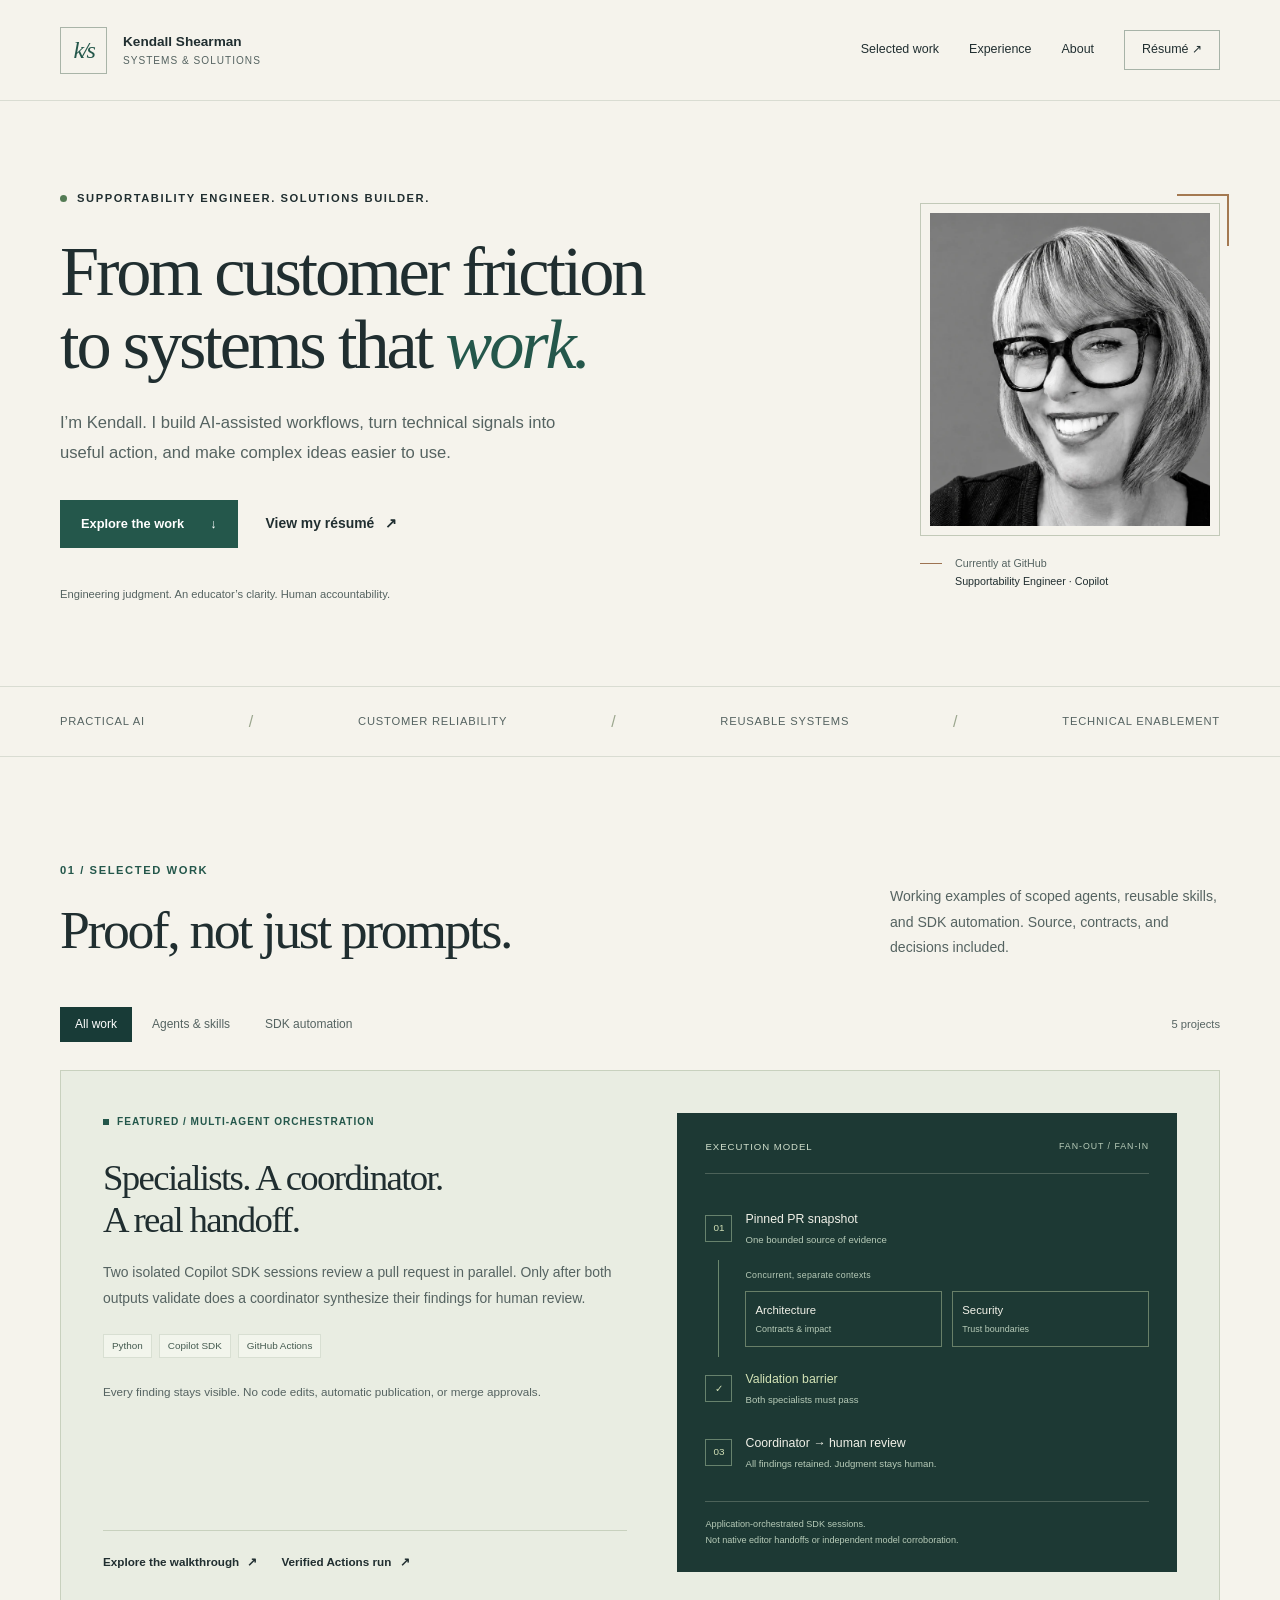
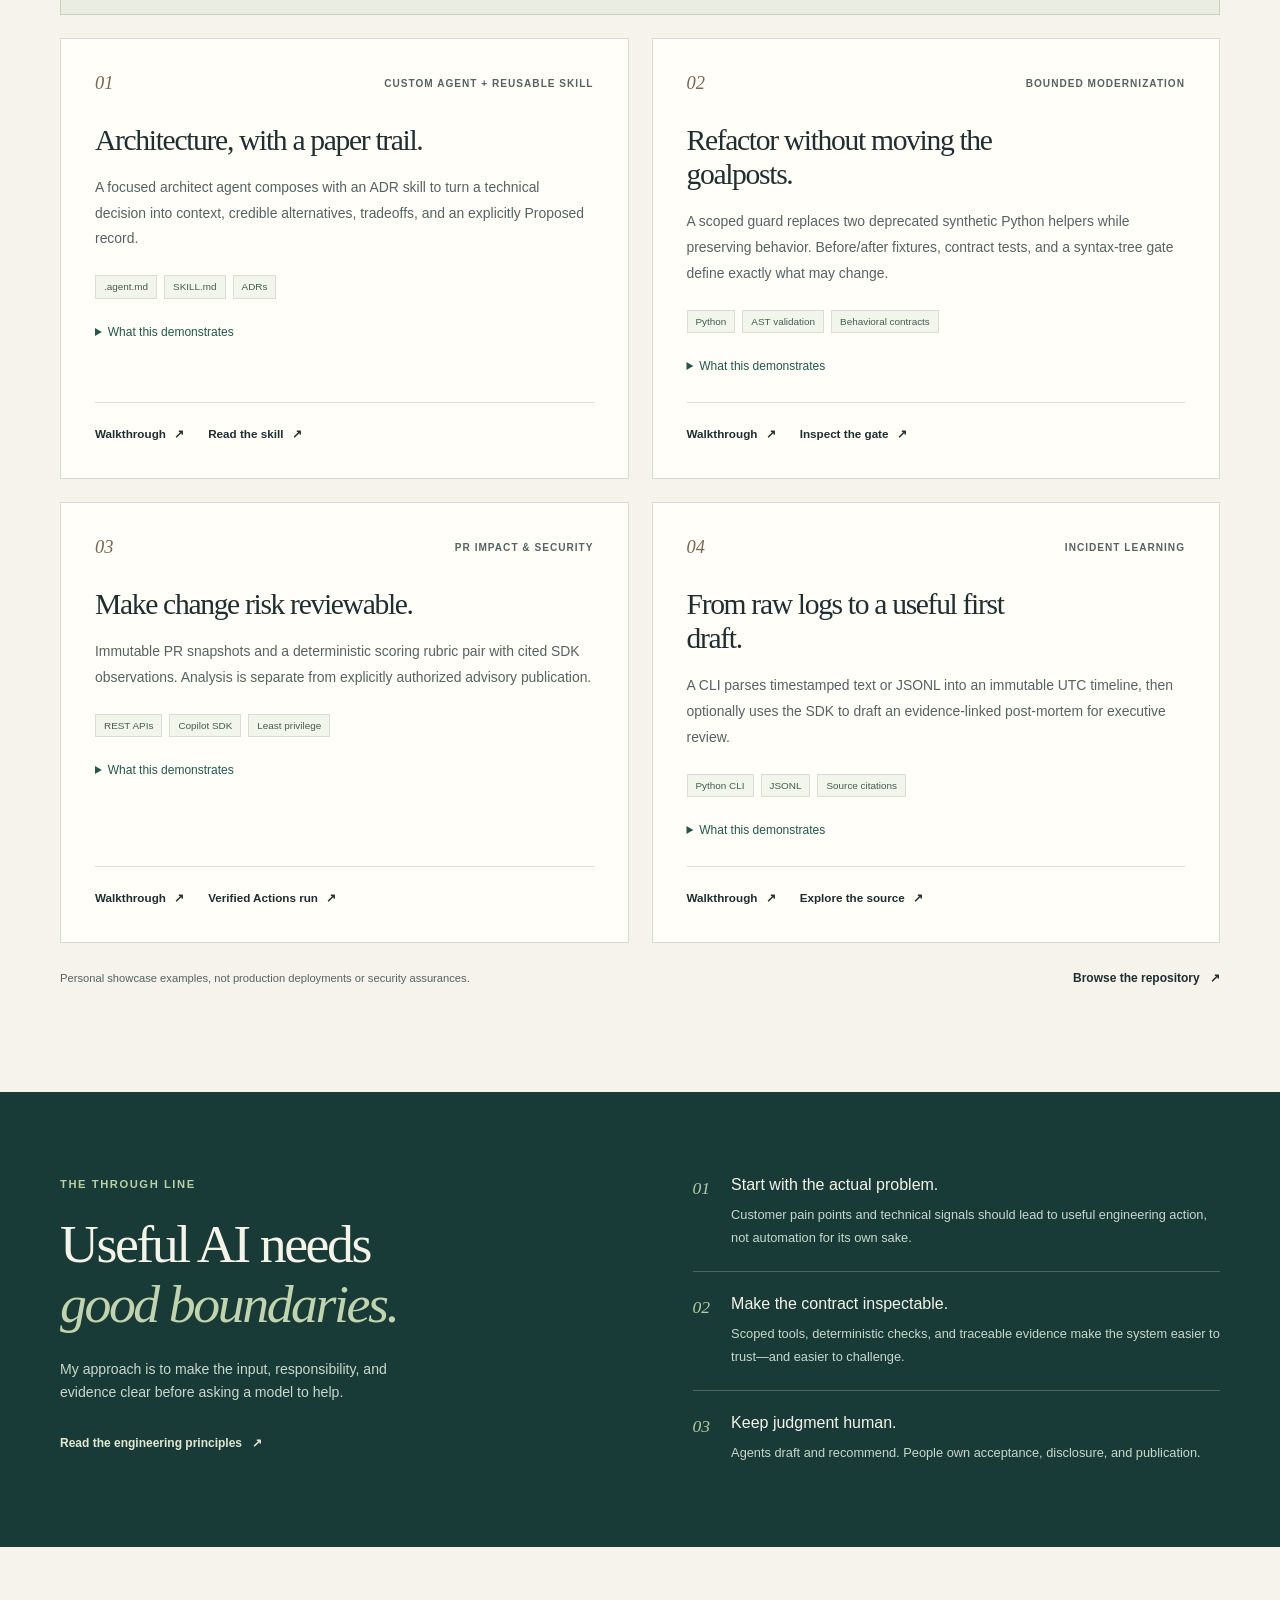
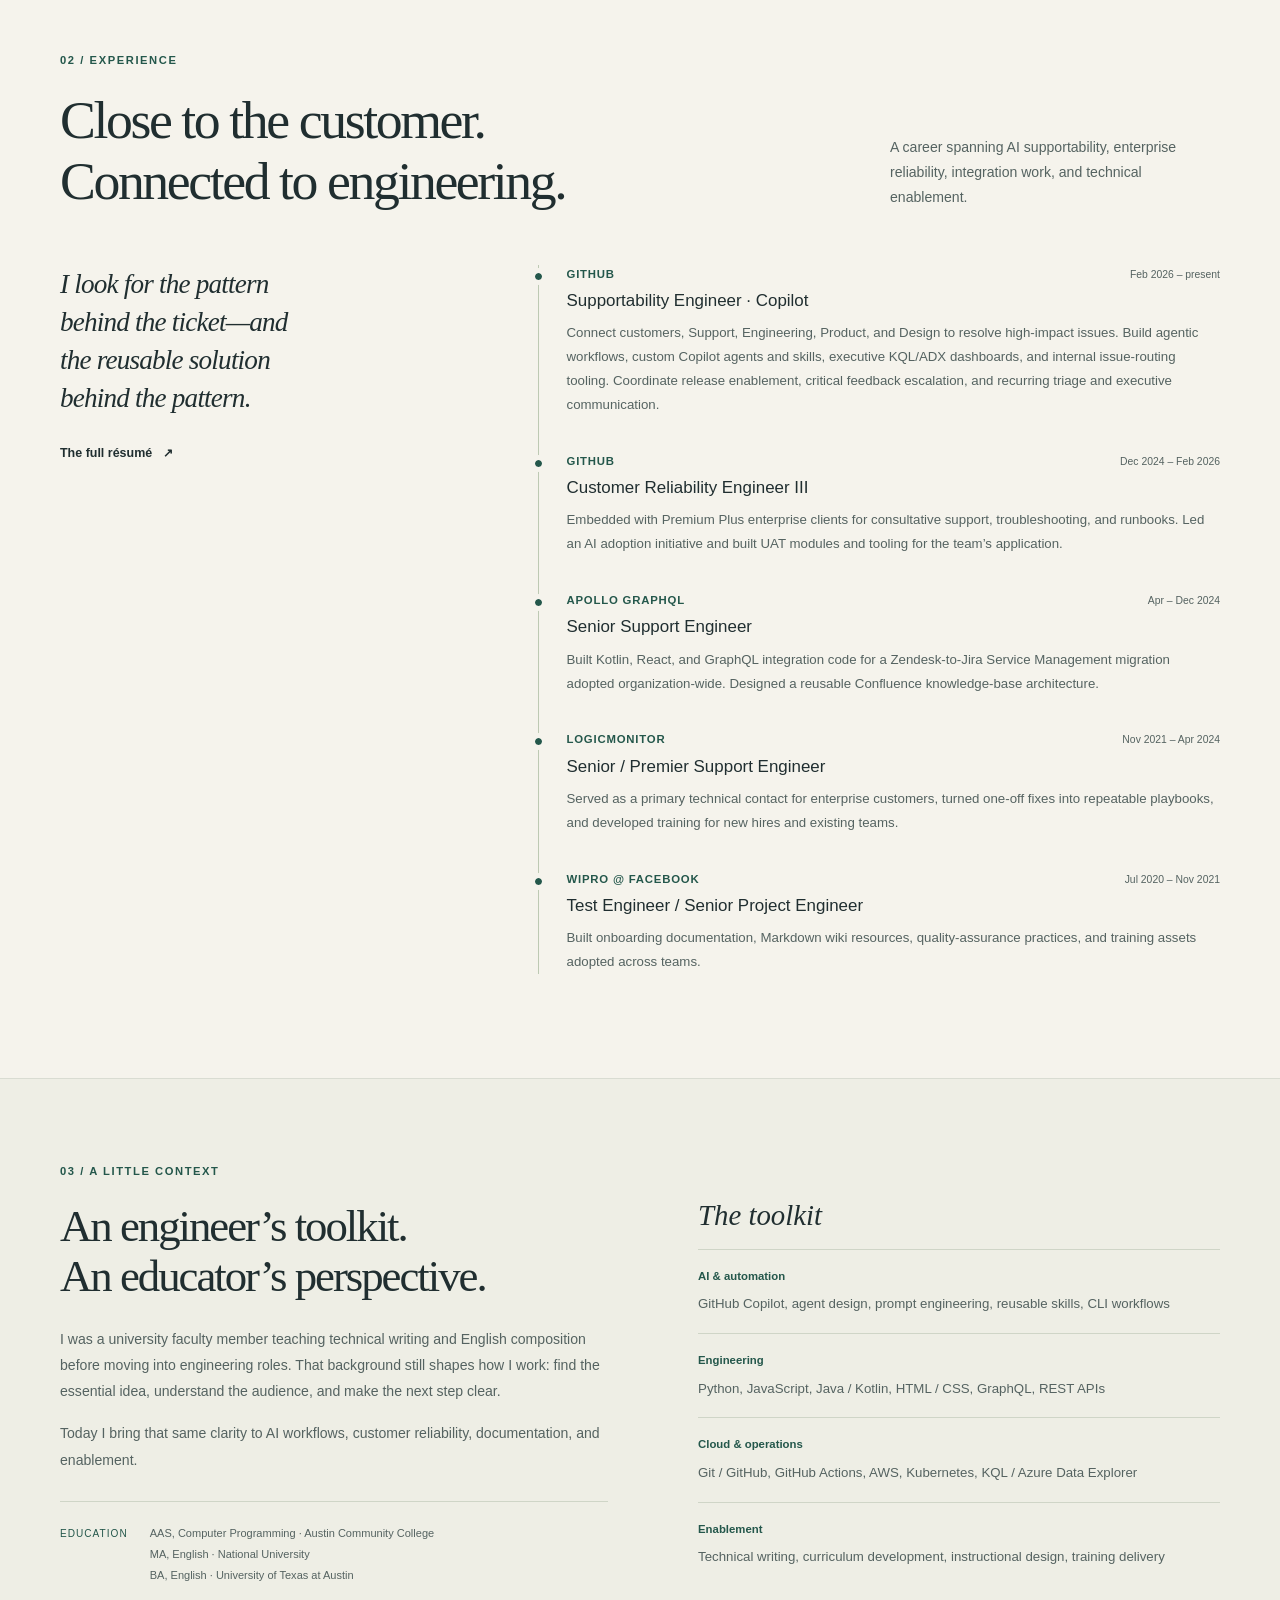
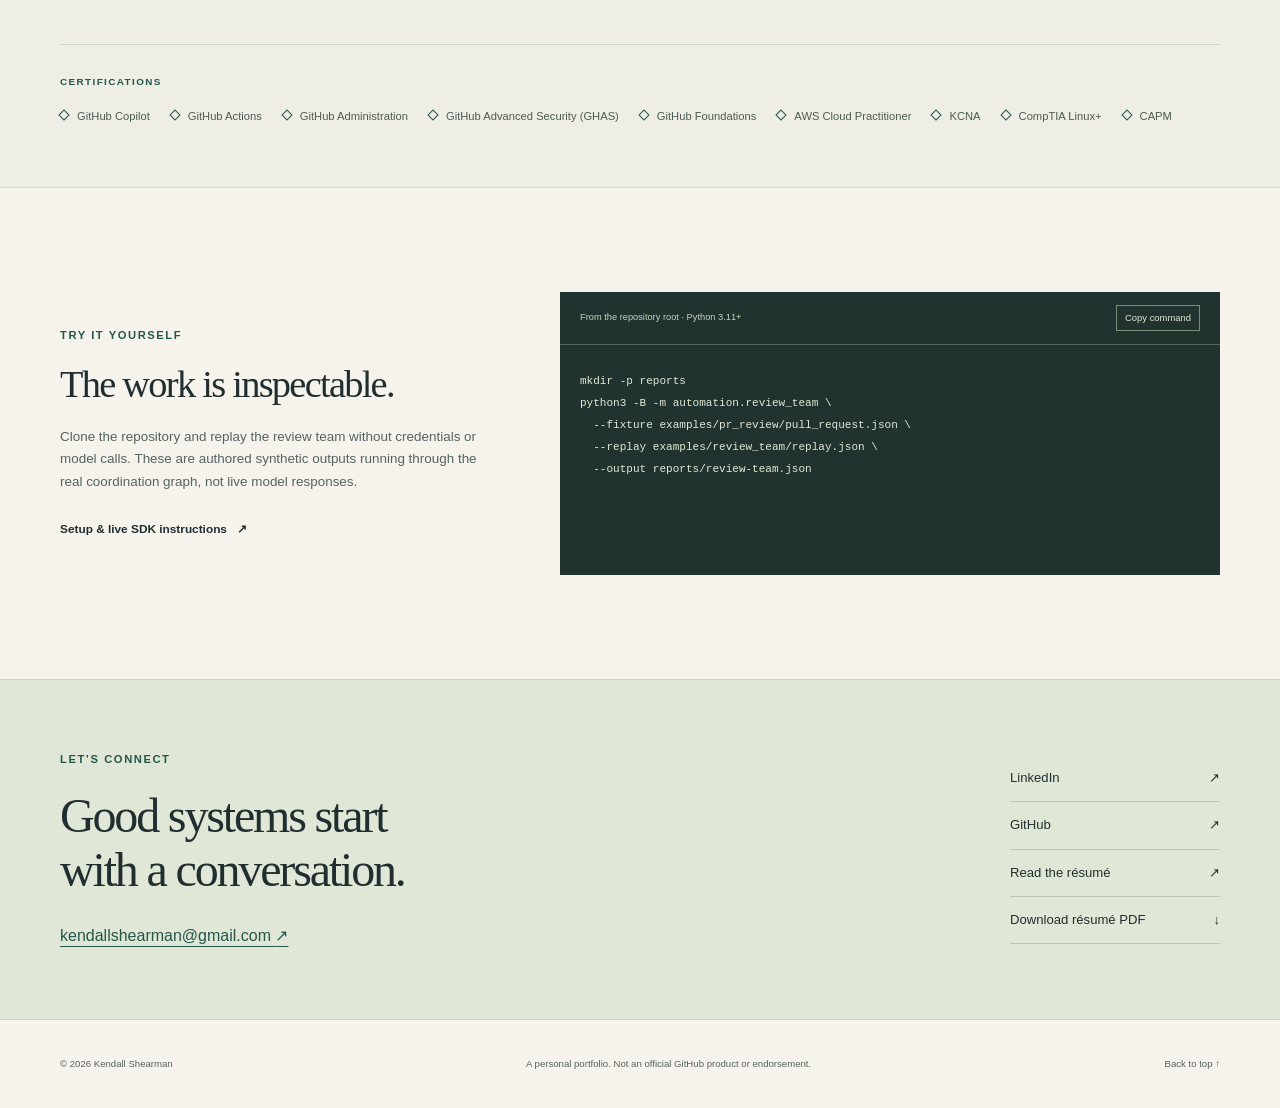
==== site/index.html @ efc38eb4 "Add professional GitHub Pages portfolio Showcase the working agents and SDK automations alongside ex" ====
<!doctype html>
<html lang="en">
<head>
  <meta charset="utf-8">
  <meta name="viewport" content="width=device-width, initial-scale=1">
  <meta name="theme-color" content="#f5f3ec">
  <meta name="description" content="Kendall Shearman builds practical AI workflows, reusable engineering solutions, and technical clarity. Explore working GitHub Copilot agents, skills, and SDK automations.">
  <meta property="og:title" content="Kendall Shearman — Systems &amp; Solutions">
  <meta property="og:description" content="From customer friction to systems that work. A portfolio of practical AI workflows and evidence-led engineering.">
  <meta property="og:type" content="website">
  <meta property="og:url" content="https://krshearman.github.io/systems-and-solutions/">
  <meta property="og:image" content="https://krshearman.github.io/systems-and-solutions/assets/kendall-shearman.webp">
  <meta property="og:image:alt" content="Kendall Shearman">
  <link rel="canonical" href="https://krshearman.github.io/systems-and-solutions/">
  <link rel="icon" href="assets/favicon.svg" type="image/svg+xml">
  <link rel="stylesheet" href="assets/styles.css">
  <script src="assets/site.js" defer></script>
  <title>Kendall Shearman — Systems &amp; Solutions</title>
</head>
<body>
  <a class="skip-link" href="#main">Skip to content</a>
  <header class="site-header">
    <div class="container header-inner">
      <a class="brand" href="./"><span class="monogram" aria-hidden="true">k/s</span><span>Kendall Shearman<span class="brand-subtitle">Systems &amp; solutions</span></span></a>
      <button class="nav-toggle" type="button" aria-expanded="false" aria-controls="site-nav" hidden>Menu <span aria-hidden="true">+</span></button>
      <nav id="site-nav" class="site-nav" aria-label="Main navigation">
        <a href="#work">Selected work</a>
        <a href="#experience">Experience</a>
        <a href="#about">About</a>
        <a class="nav-resume" href="resume/">Résumé <span aria-hidden="true">↗</span></a>
      </nav>
    </div>
  </header>

  <main id="main" tabindex="-1">
    <section class="hero container" aria-labelledby="hero-title">
      <div class="hero-copy">
        <p class="eyebrow"><span class="status-dot" aria-hidden="true"></span> Supportability engineer. Solutions builder.</p>
        <h1 id="hero-title">From customer friction<br>to systems that <em>work.</em></h1>
        <p class="hero-intro">I’m Kendall. I build AI-assisted workflows, turn technical signals into useful action, and make complex ideas easier to use.</p>
        <div class="hero-actions">
          <a class="button button-primary" href="#work">Explore the work <span aria-hidden="true">↓</span></a>
          <a class="text-link" href="resume/">View my résumé <span aria-hidden="true">↗</span></a>
        </div>
        <p class="hero-note">Engineering judgment. An educator’s clarity. Human accountability.</p>
      </div>
      <figure class="portrait">
        <div class="portrait-frame"><img src="assets/kendall-shearman.webp" width="800" height="803" fetchpriority="high" alt="Kendall Shearman smiling, wearing dark-framed glasses"></div>
        <figcaption><span class="portrait-caption-line" aria-hidden="true"></span><span>Currently at GitHub<br><strong>Supportability Engineer · Copilot</strong></span></figcaption>
      </figure>
    </section>

    <div class="expertise-strip">
      <div class="container expertise-inner"><span>Practical AI</span><span aria-hidden="true">/</span><span>Customer reliability</span><span aria-hidden="true">/</span><span>Reusable systems</span><span aria-hidden="true">/</span><span>Technical enablement</span></div>
    </div>

    <section id="work" class="section container" aria-labelledby="work-title">
      <div class="section-heading">
        <div><p class="eyebrow section-number">01 / Selected work</p><h2 id="work-title">Proof, not just prompts.</h2></div>
        <p>Working examples of scoped agents, reusable skills, and SDK automation. Source, contracts, and decisions included.</p>
      </div>
      <div class="work-toolbar">
        <div class="project-filters" role="group" aria-label="Filter projects" hidden>
          <button type="button" data-filter="all" aria-pressed="true">All work</button>
          <button type="button" data-filter="agents" aria-pressed="false">Agents &amp; skills</button>
          <button type="button" data-filter="automation" aria-pressed="false">SDK automation</button>
        </div>
        <p id="project-count" class="project-count" role="status" aria-live="polite" aria-atomic="true">5 projects</p>
      </div>

      <div class="project-grid">
        <article class="project project-featured" data-category="automation" aria-labelledby="team-title">
          <div class="featured-copy">
            <p class="project-type"><span class="tiny-square" aria-hidden="true"></span> Featured / Multi-agent orchestration</p>
            <h3 id="team-title">Specialists. A coordinator.<br>A real handoff.</h3>
            <p>Two isolated Copilot SDK sessions review a pull request in parallel. Only after both outputs validate does a coordinator synthesize their findings for human review.</p>
            <div class="tags"><span>Python</span><span>Copilot SDK</span><span>GitHub Actions</span></div>
            <p class="project-boundary">Every finding stays visible. No code edits, automatic publication, or merge approvals.</p>
            <div class="project-links">
              <a href="https://github.com/krshearman/systems-and-solutions/blob/main/docs/examples/review-team-walkthrough.md">Explore the walkthrough <span aria-hidden="true">↗</span></a>
              <a href="https://github.com/krshearman/systems-and-solutions/actions/runs/38822130409">Verified Actions run <span aria-hidden="true">↗</span></a>
            </div>
          </div>
          <div class="pipeline-panel">
            <p class="panel-label">Execution model <span>Fan-out / fan-in</span></p>
            <ol class="pipeline" aria-label="Review team execution sequence">
              <li class="pipeline-node"><span class="node-icon" aria-hidden="true">01</span><span>Pinned PR snapshot<small>One bounded source of evidence</small></span></li>
              <li class="pipeline-parallel"><span class="parallel-label">Concurrent, separate contexts</span><div><span class="role-node">Architecture<small>Contracts &amp; impact</small></span><span class="role-node">Security<small>Trust boundaries</small></span></div></li>
              <li class="pipeline-node pipeline-gate"><span class="node-icon" aria-hidden="true">✓</span><span>Validation barrier<small>Both specialists must pass</small></span></li>
              <li class="pipeline-node"><span class="node-icon" aria-hidden="true">03</span><span>Coordinator → human review<small>All findings retained. Judgment stays human.</small></span></li>
            </ol>
            <p class="pipeline-footnote">Application-orchestrated SDK sessions.<br>Not native editor handoffs or independent model corroboration.</p>
          </div>
        </article>

        <article class="project" data-category="agents" aria-labelledby="architect-title">
          <div class="project-topline"><span class="project-index">01</span><span class="project-type">Custom agent + reusable skill</span></div>
          <h3 id="architect-title">Architecture, with a paper trail.</h3>
          <p>A focused architect agent composes with an ADR skill to turn a technical decision into context, credible alternatives, tradeoffs, and an explicitly Proposed record.</p>
          <div class="tags"><span>.agent.md</span><span>SKILL.md</span><span>ADRs</span></div>
          <details><summary>What this demonstrates</summary><p>Load-on-demand instructions, reusable templates, evidence-backed reasoning, and clear approval boundaries. Native skill activation and manual fallback are documented separately by Copilot surface.</p></details>
          <div class="project-links"><a href="https://github.com/krshearman/systems-and-solutions/blob/main/docs/examples/architect-walkthrough.md">Walkthrough <span aria-hidden="true">↗</span></a><a href="https://github.com/krshearman/systems-and-solutions/blob/main/.github/skills/architectural-decision-record/SKILL.md">Read the skill <span aria-hidden="true">↗</span></a></div>
        </article>

        <article class="project" data-category="agents" aria-labelledby="refactor-title">
          <div class="project-topline"><span class="project-index">02</span><span class="project-type">Bounded modernization</span></div>
          <h3 id="refactor-title">Refactor without moving the goalposts.</h3>
          <p>A scoped guard replaces two deprecated synthetic Python helpers while preserving behavior. Before/after fixtures, contract tests, and a syntax-tree gate define exactly what may change.</p>
          <div class="tags"><span>Python</span><span>AST validation</span><span>Behavioral contracts</span></div>
          <details><summary>What this demonstrates</summary><p>Enterprise-style modernization boundaries made concrete: narrow write scope, explicit invariants, actual checks, and manual escalation when a decision exceeds the agent’s remit. This is a synthetic example, not a general migration engine.</p></details>
          <div class="project-links"><a href="https://github.com/krshearman/systems-and-solutions/blob/main/docs/examples/refactor-guard-walkthrough.md">Walkthrough <span aria-hidden="true">↗</span></a><a href="https://github.com/krshearman/systems-and-solutions/blob/main/tools/check_refactor_guard.py">Inspect the gate <span aria-hidden="true">↗</span></a></div>
        </article>

        <article class="project" data-category="automation" aria-labelledby="impact-title">
          <div class="project-topline"><span class="project-index">03</span><span class="project-type">PR impact &amp; security</span></div>
          <h3 id="impact-title">Make change risk reviewable.</h3>
          <p>Immutable PR snapshots and a deterministic scoring rubric pair with cited SDK observations. Analysis is separate from explicitly authorized advisory publication.</p>
          <div class="tags"><span>REST APIs</span><span>Copilot SDK</span><span>Least privilege</span></div>
          <details><summary>What this demonstrates</summary><p>Bounded evidence collection, guideline-linked findings, credential separation, and publication pinned to the reviewed commit. Scores are prioritization heuristics, not vulnerability probabilities. The tool posts COMMENT reviews, never approvals.</p></details>
          <div class="project-links"><a href="https://github.com/krshearman/systems-and-solutions/blob/main/docs/examples/pr-impact-walkthrough.md">Walkthrough <span aria-hidden="true">↗</span></a><a href="https://github.com/krshearman/systems-and-solutions/actions/runs/38802036685">Verified Actions run <span aria-hidden="true">↗</span></a></div>
        </article>

        <article class="project" data-category="automation" aria-labelledby="incident-title">
          <div class="project-topline"><span class="project-index">04</span><span class="project-type">Incident learning</span></div>
          <h3 id="incident-title">From raw logs to a useful first draft.</h3>
          <p>A CLI parses timestamped text or JSONL into an immutable UTC timeline, then optionally uses the SDK to draft an evidence-linked post-mortem for executive review.</p>
          <div class="tags"><span>Python CLI</span><span>JSONL</span><span>Source citations</span></div>
          <details><summary>What this demonstrates</summary><p>Deterministic parsing before model analysis, explicit upload consent, source-line citations, and a clear distinction between events, hypotheses, and proposed actions. Model failures never silently become successful offline reports.</p></details>
          <div class="project-links"><a href="https://github.com/krshearman/systems-and-solutions/blob/main/docs/examples/incident-postmortem-walkthrough.md">Walkthrough <span aria-hidden="true">↗</span></a><a href="https://github.com/krshearman/systems-and-solutions/tree/main/automation/incident_postmortem">Explore the source <span aria-hidden="true">↗</span></a></div>
        </article>
      </div>
      <div class="work-footer"><p>Personal showcase examples, not production deployments or security assurances.</p><a class="text-link" href="https://github.com/krshearman/systems-and-solutions">Browse the repository <span aria-hidden="true">↗</span></a></div>
    </section>

    <section class="approach-section" aria-labelledby="approach-title">
      <div class="container approach-grid">
        <div><p class="eyebrow section-number">The through line</p><h2 id="approach-title">Useful AI needs<br><em>good boundaries.</em></h2><p>My approach is to make the input, responsibility, and evidence clear before asking a model to help.</p><a class="text-link" href="https://github.com/krshearman/systems-and-solutions/blob/main/docs/engineering-guidelines.md">Read the engineering principles <span aria-hidden="true">↗</span></a></div>
        <ol class="principles">
          <li><span aria-hidden="true">01</span><div><h3>Start with the actual problem.</h3><p>Customer pain points and technical signals should lead to useful engineering action, not automation for its own sake.</p></div></li>
          <li><span aria-hidden="true">02</span><div><h3>Make the contract inspectable.</h3><p>Scoped tools, deterministic checks, and traceable evidence make the system easier to trust—and easier to challenge.</p></div></li>
          <li><span aria-hidden="true">03</span><div><h3>Keep judgment human.</h3><p>Agents draft and recommend. People own acceptance, disclosure, and publication.</p></div></li>
        </ol>
      </div>
    </section>

    <section id="experience" class="section container" aria-labelledby="experience-title">
      <div class="section-heading"><div><p class="eyebrow section-number">02 / Experience</p><h2 id="experience-title">Close to the customer.<br>Connected to engineering.</h2></div><p>A career spanning AI supportability, enterprise reliability, integration work, and technical enablement.</p></div>
      <div class="experience-layout">
        <div class="experience-intro"><p class="large-note">I look for the pattern behind the ticket—and the reusable solution behind the pattern.</p><a class="text-link" href="resume/">The full résumé <span aria-hidden="true">↗</span></a></div>
        <ol class="timeline">
          <li><div class="timeline-meta"><span class="company">GitHub</span><span class="date">Feb 2026 – present</span></div><h3>Supportability Engineer · Copilot</h3><p>Connect customers, Support, Engineering, Product, and Design to resolve high-impact issues. Build agentic workflows, custom Copilot agents and skills, executive KQL/ADX dashboards, and internal issue-routing tooling. Coordinate release enablement, critical feedback escalation, and recurring triage and executive communication.</p></li>
          <li><div class="timeline-meta"><span class="company">GitHub</span><span class="date">Dec 2024 – Feb 2026</span></div><h3>Customer Reliability Engineer III</h3><p>Embedded with Premium Plus enterprise clients for consultative support, troubleshooting, and runbooks. Led an AI adoption initiative and built UAT modules and tooling for the team’s application.</p></li>
          <li><div class="timeline-meta"><span class="company">Apollo GraphQL</span><span class="date">Apr – Dec 2024</span></div><h3>Senior Support Engineer</h3><p>Built Kotlin, React, and GraphQL integration code for a Zendesk-to-Jira Service Management migration adopted organization-wide. Designed a reusable Confluence knowledge-base architecture.</p></li>
          <li><div class="timeline-meta"><span class="company">LogicMonitor</span><span class="date">Nov 2021 – Apr 2024</span></div><h3>Senior / Premier Support Engineer</h3><p>Served as a primary technical contact for enterprise customers, turned one-off fixes into repeatable playbooks, and developed training for new hires and existing teams.</p></li>
          <li><div class="timeline-meta"><span class="company">Wipro @ Facebook</span><span class="date">Jul 2020 – Nov 2021</span></div><h3>Test Engineer / Senior Project Engineer</h3><p>Built onboarding documentation, Markdown wiki resources, quality-assurance practices, and training assets adopted across teams.</p></li>
        </ol>
      </div>
    </section>

    <section id="about" class="about-section" aria-labelledby="about-title">
      <div class="container about-grid">
        <div><p class="eyebrow section-number">03 / A little context</p><h2 id="about-title">An engineer’s toolkit.<br>An educator’s perspective.</h2><p>I was a university faculty member teaching technical writing and English composition before moving into engineering roles. That background still shapes how I work: find the essential idea, understand the audience, and make the next step clear.</p><p>Today I bring that same clarity to AI workflows, customer reliability, documentation, and enablement.</p><div class="education"><span>Education</span><p>AAS, Computer Programming · Austin Community College<br>MA, English · National University<br>BA, English · University of Texas at Austin</p></div></div>
        <div class="toolkit"><h3>The toolkit</h3><dl><div><dt>AI &amp; automation</dt><dd>GitHub Copilot, agent design, prompt engineering, reusable skills, CLI workflows</dd></div><div><dt>Engineering</dt><dd>Python, JavaScript, Java / Kotlin, HTML / CSS, GraphQL, REST APIs</dd></div><div><dt>Cloud &amp; operations</dt><dd>Git / GitHub, GitHub Actions, AWS, Kubernetes, KQL / Azure Data Explorer</dd></div><div><dt>Enablement</dt><dd>Technical writing, curriculum development, instructional design, training delivery</dd></div></dl></div>
      </div>
      <div class="container credentials"><p class="eyebrow">Certifications</p><ul aria-label="Professional certifications"><li>GitHub Copilot</li><li>GitHub Actions</li><li>GitHub Administration</li><li>GitHub Advanced Security (GHAS)</li><li>GitHub Foundations</li><li>AWS Cloud Practitioner</li><li>KCNA</li><li>CompTIA Linux+</li><li>CAPM</li></ul></div>
    </section>

    <section class="section container" aria-labelledby="try-title">
      <div class="try-panel"><div><p class="eyebrow">Try it yourself</p><h2 id="try-title">The work is inspectable.</h2><p>Clone the repository and replay the review team without credentials or model calls. These are authored synthetic outputs running through the real coordination graph, not live model responses.</p><a class="text-link" href="https://github.com/krshearman/systems-and-solutions/blob/main/docs/examples/review-team-walkthrough.md">Setup &amp; live SDK instructions <span aria-hidden="true">↗</span></a></div><div class="code-panel"><div class="code-toolbar"><span>From the repository root · Python 3.11+</span><button id="copy-command" type="button" hidden>Copy command</button></div><pre tabindex="0" aria-label="Offline review-team replay command"><code id="replay-command">mkdir -p reports
python3 -B -m automation.review_team \
  --fixture examples/pr_review/pull_request.json \
  --replay examples/review_team/replay.json \
  --output reports/review-team.json</code></pre><p id="copy-status" class="copy-status" role="status" aria-live="polite"></p></div></div>
    </section>

    <section id="contact" class="contact-section" aria-labelledby="contact-title"><div class="container contact-inner"><div><p class="eyebrow">Let’s connect</p><h2 id="contact-title">Good systems start<br>with a conversation.</h2><a class="contact-email" href="mailto:kendallshearman@gmail.com">kendallshearman@gmail.com <span aria-hidden="true">↗</span></a></div><div class="contact-links"><a href="https://www.linkedin.com/in/krshearman/">LinkedIn <span aria-hidden="true">↗</span></a><a href="https://github.com/krshearman">GitHub <span aria-hidden="true">↗</span></a><a href="resume/">Read the résumé <span aria-hidden="true">↗</span></a><a href="assets/kendall-shearman-resume.pdf" download>Download résumé PDF <span aria-hidden="true">↓</span></a></div></div></section>
  </main>

  <footer class="site-footer container"><p>© 2026 Kendall Shearman</p><p>A personal portfolio. Not an official GitHub product or endorsement.</p><a href="#main">Back to top <span aria-hidden="true">↑</span></a></footer>
</body>
</html>
---- site/assets/styles.css ----
@charset "UTF-8";

:root {
  color-scheme: light;
  --paper: #f5f3ec;
  --surface: #fffef9;
  --ink: #202e30;
  --muted: #556361;
  --green: #24574b;
  --deep: #183b37;
  --line: #d9dcd2;
  --soft: #e8ece2;
  --serif: Georgia, "Times New Roman", serif;
  --sans: -apple-system, BlinkMacSystemFont, "Segoe UI", sans-serif;
}

* { box-sizing: border-box; }
html { scroll-behavior: smooth; scroll-padding-top: 6rem; }
body { margin: 0; background: var(--paper); color: var(--ink); font: 1rem/1.7 var(--sans); -webkit-font-smoothing: antialiased; }
[hidden] { display: none !important; }
::selection { background: #d7e4cd; color: var(--deep); }
a { color: inherit; text-decoration-thickness: 1px; text-underline-offset: 5px; }
button { font: inherit; }
button, summary { cursor: pointer; }
a, button, summary { -webkit-tap-highlight-color: transparent; }
:focus-visible { outline: 3px solid #b85530; outline-offset: 5px; border-radius: 2px; }
img { display: block; max-width: 100%; height: auto; }
h1, h2, h3, p, figure { margin: 0; }
h1, h2, h3 { font-weight: 400; }
h1, h2, .project h3 { font-family: var(--serif); letter-spacing: -.045em; }
h2 { font-size: clamp(2.2rem, 4.2vw, 3.6rem); line-height: 1.12; }
h3 { line-height: 1.25; }
em { font-weight: 400; }
p + p { margin-top: 1rem; }
.container { width: min(1160px, calc(100% - 96px)); margin-inline: auto; }
.section { padding-block: 104px; }
.eyebrow { font-size: .7rem; font-weight: 650; text-transform: uppercase; letter-spacing: .14em; }
.section-number { margin-bottom: 20px; color: var(--green); }
.text-link { font-size: .87rem; font-weight: 600; text-decoration: none; }
.text-link:hover { text-decoration: underline; }
.text-link span { margin-left: 7px; }
.skip-link { position: absolute; top: -100px; left: 20px; z-index: 20; background: var(--deep); color: white; padding: 10px 20px; }
.skip-link:focus { top: 10px; }

.site-header { border-bottom: 1px solid var(--line); background: var(--paper); }
.header-inner { display: flex; justify-content: space-between; align-items: center; gap: 32px; min-height: 100px; }
.brand { display: inline-flex; gap: 16px; align-items: center; text-decoration: none; font-size: .85rem; font-weight: 600; line-height: 1.5; }
.monogram { display: grid; place-items: center; width: 47px; height: 47px; border: 1px solid #a9b4a8; color: var(--green); font: italic 1.5rem var(--serif); letter-spacing: -.09em; }
.brand-subtitle { display: block; color: var(--muted); font-size: .63rem; font-weight: 400; letter-spacing: .1em; text-transform: uppercase; }
.site-nav { display: flex; align-items: center; gap: 30px; font-size: .78rem; }
.site-nav a { text-decoration: none; }
.site-nav a:hover { color: var(--green); text-decoration: underline; }
.site-nav .nav-resume { padding: 8px 17px; border: 1px solid #a7b3a8; }
.nav-toggle { display: none; background: none; border: 1px solid var(--line); padding: 7px 12px; color: var(--ink); font-size: .8rem; }

.hero { display: grid; grid-template-columns: minmax(0, 1fr) 300px; gap: 66px; align-items: center; padding-block: 88px 82px; }
.hero .eyebrow { display: flex; align-items: center; gap: 10px; margin-bottom: 27px; }
.status-dot { width: 7px; height: 7px; border-radius: 50%; background: #537b54; flex: 0 0 auto; }
.hero h1 { font-size: clamp(3rem, 5.5vw, 4.9rem); line-height: 1.04; }
.hero h1 em { color: var(--green); }
.hero-intro { max-width: 535px; color: var(--muted); font-size: 1.04rem; line-height: 1.8; margin-top: 27px; }
.hero-actions { display: flex; align-items: center; gap: 28px; margin-top: 32px; }
.button { display: inline-flex; justify-content: center; align-items: center; gap: 26px; padding: 12px 20px; text-decoration: none; font-size: .8rem; font-weight: 600; border: 1px solid transparent; transition: background .15s ease; }
.button-primary { background: var(--green); color: white; }
.button-primary:hover { background: var(--deep); }
.hero-note { margin-top: 37px; color: var(--muted); font-size: .7rem; }
.portrait { align-self: center; }
.portrait-frame { padding: 9px; border: 1px solid #c2c9b8; position: relative; }
.portrait-frame::before { content: ""; position: absolute; width: 50px; height: 50px; top: -10px; right: -10px; border-top: 2px solid #a47951; border-right: 2px solid #a47951; pointer-events: none; }
.portrait img { width: 100%; aspect-ratio: 1 / 1.12; object-fit: cover; object-position: center; }
.portrait figcaption { display: flex; gap: 13px; margin-top: 18px; color: var(--muted); font-size: .67rem; line-height: 1.7; }
.portrait figcaption strong { font-weight: 500; color: var(--ink); }
.portrait-caption-line { width: 22px; height: 1px; margin-top: 9px; background: #9d7351; }
.expertise-strip { border-block: 1px solid var(--line); }
.expertise-inner { display: flex; align-items: center; justify-content: space-between; gap: 20px; min-height: 69px; color: var(--muted); font-size: .7rem; letter-spacing: .07em; text-transform: uppercase; }
.expertise-inner > [aria-hidden] { color: #9ba68e; font-size: 1rem; }

.section-heading { display: flex; align-items: flex-end; justify-content: space-between; gap: 48px; margin-bottom: 38px; }
.section-heading > p { max-width: 330px; color: var(--muted); font-size: .88rem; line-height: 1.8; }
.work-toolbar { display: flex; align-items: center; justify-content: space-between; min-height: 52px; margin-bottom: 20px; }
.project-filters { display: flex; flex-wrap: wrap; gap: 5px; }
.project-filters button { border: 1px solid transparent; background: transparent; color: var(--muted); padding: 6px 14px; font-size: .75rem; }
.project-filters button[aria-pressed="true"] { background: var(--deep); color: white; }
.project-filters button[aria-pressed="false"]:hover { border-color: #a9b4a8; color: var(--ink); }
.project-count { color: var(--muted); font-size: .7rem; white-space: nowrap; }
.project-grid { display: grid; grid-template-columns: repeat(2, minmax(0, 1fr)); gap: 23px; }
.project { display: flex; flex-direction: column; padding: 34px; background: var(--surface); border: 1px solid var(--line); }
.project-topline { display: flex; align-items: center; justify-content: space-between; gap: 20px; margin-bottom: 29px; }
.project-index { font: italic 1.15rem var(--serif); color: #7b654f; }
.project-type { font-size: .63rem; font-weight: 600; letter-spacing: .1em; text-transform: uppercase; color: var(--muted); }
.project h3 { font-size: 1.85rem; line-height: 1.16; margin-bottom: 18px; max-width: 370px; }
.project > p, .featured-copy > p:not(.project-type) { font-size: .87rem; color: var(--muted); line-height: 1.85; }
.tags { display: flex; gap: 7px; flex-wrap: wrap; margin-block: 23px; }
.tags span { padding: 3px 8px; border: 1px solid #d8dfd2; color: #465c51; background: #f2f5ec; font-size: .62rem; line-height: 1.6; }
.project details { margin-bottom: 25px; font-size: .75rem; color: var(--muted); }
.project summary { width: fit-content; font-weight: 500; color: var(--green); }
.project details p { padding-top: 12px; line-height: 1.85; }
.project-links { display: flex; flex-wrap: wrap; gap: 12px 24px; border-top: 1px solid var(--line); padding-top: 21px; margin-top: auto; font-size: .73rem; font-weight: 600; }
.project-links a { text-decoration: none; }
.project-links a:hover { text-decoration: underline; }
.project-links a span { margin-left: 5px; }
.project-featured { grid-column: 1 / -1; display: grid; grid-template-columns: 1.05fr 1fr; gap: 50px; padding: 42px; background: #e9ede2; border-color: #c8d1be; }
.project-featured .project-type { display: flex; align-items: center; gap: 8px; color: var(--green); margin-bottom: 26px; }
.tiny-square { display: inline-block; width: 6px; height: 6px; background: var(--green); }
.project-featured h3 { font-size: 2.3rem; max-width: none; }
.featured-copy { display: flex; flex-direction: column; }
.featured-copy .project-boundary { font-size: .73rem !important; margin: 0 0 25px; }
.project-featured .project-links { border-color: #c8d1be; }
.pipeline-panel { background: #1d3934; color: #f1f1e8; padding: 26px 28px 23px; align-self: center; }
.panel-label { display: flex; justify-content: space-between; gap: 15px; padding-bottom: 17px; border-bottom: 1px solid #4c6259; font-size: .6rem; text-transform: uppercase; letter-spacing: .1em; color: #d1dfcc; }
.panel-label span { font-size: .55rem; color: #b7cbb8; }
.pipeline { padding: 0; margin: 23px 0 17px; list-style: none; }
.pipeline-node { display: flex; align-items: center; gap: 13px; font-size: .77rem; padding-block: 12px; position: relative; }
.node-icon { width: 27px; height: 27px; display: grid; place-items: center; border: 1px solid #67826d; color: #d1dfb5; font-size: .62rem; flex: 0 0 auto; }
.pipeline-node small { display: block; margin-top: 2px; color: #b7cbb8; font-size: .6rem; }
.pipeline-parallel { border-left: 1px solid #6b876e; margin-left: 13px; padding: 8px 0 10px 26px; }
.parallel-label { display: block; margin-bottom: 8px; font-size: .55rem; letter-spacing: .03em; color: #b7cbb8; }
.pipeline-parallel > div { display: grid; grid-template-columns: 1fr 1fr; gap: 10px; }
.role-node { border: 1px solid #687f68; padding: 9px; font-size: .71rem; }
.role-node small { display: block; margin-top: 2px; color: #b7cbb8; font-size: .56rem; }
.pipeline-gate { color: #d3e3b6; }
.pipeline-footnote { border-top: 1px solid #4c6259; padding-top: 14px; color: #b7cbb8; font-size: .57rem; line-height: 1.8; }
.work-footer { display: flex; align-items: baseline; justify-content: space-between; gap: 25px; margin-top: 25px; }
.work-footer p { max-width: 510px; color: var(--muted); font-size: .7rem; }
.work-footer .text-link { white-space: nowrap; font-size: .75rem; }

.approach-section { background: var(--deep); color: #f6f3e8; padding-block: 83px; }
.approach-grid { display: grid; grid-template-columns: 1fr 1fr; gap: 105px; }
.approach-section .section-number { color: #b9d0a4; }
.approach-section h2 em { color: #c2d4ad; }
.approach-grid > div > p:not(.eyebrow) { max-width: 370px; font-size: .88rem; color: #cad7cc; margin: 23px 0; }
.approach-section .text-link { font-size: .75rem; color: #e2e8d2; }
.principles { list-style: none; margin: 0; padding: 0; }
.principles li { display: flex; gap: 21px; padding-block: 22px; border-top: 1px solid #50655a; }
.principles li:first-child { padding-top: 0; border-top: none; }
.principles li:last-child { padding-bottom: 0; }
.principles li > span { color: #b6cba2; font: italic 1.1rem var(--serif); padding-top: 3px; }
.principles h3 { font-size: 1rem; font-weight: 500; margin-bottom: 8px; }
.principles p { font-size: .8rem; color: #cad7cc; line-height: 1.8; }
.experience-layout { display: grid; grid-template-columns: .7fr 1.3fr; gap: 110px; margin-top: 54px; }
.large-note { font: italic 1.7rem/1.4 var(--serif); letter-spacing: -.03em; max-width: 260px; }
.experience-intro .text-link { display: inline-block; margin-top: 26px; font-size: .78rem; }
.timeline { list-style: none; margin: 0; padding: 0 0 0 28px; border-left: 1px solid #bdc9b3; }
.timeline li { position: relative; padding-bottom: 35px; }
.timeline li:last-child { padding-bottom: 0; }
.timeline li::before { content: ""; position: absolute; top: 8px; left: -32px; width: 7px; height: 7px; background: var(--green); border-radius: 50%; outline: 5px solid var(--paper); }
.timeline-meta { display: flex; flex-wrap: wrap; justify-content: space-between; align-items: baseline; gap: 6px 20px; margin-bottom: 6px; }
.company { font-size: .71rem; font-weight: 650; text-transform: uppercase; letter-spacing: .07em; color: var(--green); }
.date { color: var(--muted); font-size: .65rem; }
.timeline h3 { font-size: 1.06rem; font-weight: 500; margin-bottom: 10px; }
.timeline p { color: var(--muted); font-size: .83rem; line-height: 1.8; }
.about-section { border-block: 1px solid var(--line); background: #eeeee5; padding-block: 83px 61px; }
.about-grid { display: grid; grid-template-columns: 1.05fr 1fr; gap: 90px; }
.about-grid h2 { font-size: clamp(2rem, 3.5vw, 2.9rem); margin-bottom: 25px; }
.about-grid > div > p:not(.eyebrow) { color: var(--muted); font-size: .88rem; line-height: 1.85; }
.education { display: flex; gap: 22px; border-top: 1px solid #cfd5c7; padding-top: 21px; margin-top: 28px; }
.education > span { font-size: .63rem; text-transform: uppercase; letter-spacing: .1em; color: var(--green); padding-top: 2px; }
.education p { font-size: .69rem; color: var(--muted); line-height: 1.9; }
.toolkit { padding-top: 37px; }
.toolkit h3 { font: italic 1.8rem var(--serif); margin-bottom: 17px; }
.toolkit dl { margin: 0; }
.toolkit dl > div { border-top: 1px solid #cfd5c7; padding-block: 17px; }
.toolkit dt { font-size: .71rem; font-weight: 600; color: var(--green); }
.toolkit dd { margin: 6px 0 0; font-size: .83rem; color: var(--muted); line-height: 1.8; }
.credentials { margin-top: 58px; padding-top: 29px; border-top: 1px solid #cfd5c7; }
.credentials > .eyebrow { font-size: .62rem; color: var(--green); }
.credentials ul { display: flex; flex-wrap: wrap; list-style: none; padding: 0; margin: 16px 0 0; gap: 10px 21px; }
.credentials li { font-size: .7rem; color: #4c5c50; }
.credentials li::before { content: ""; display: inline-block; width: 6px; height: 6px; border: 1px solid var(--green); transform: rotate(45deg); margin-right: 9px; vertical-align: 1px; }
.try-panel { display: grid; grid-template-columns: .8fr 1.2fr; gap: 60px; align-items: center; }
.try-panel .eyebrow { color: var(--green); margin-bottom: 18px; }
.try-panel h2 { font-size: 2.4rem; }
.try-panel > div > p:not(.eyebrow) { margin: 20px 0; font-size: .84rem; color: var(--muted); }
.try-panel .text-link { font-size: .74rem; }
.code-panel { min-width: 0; background: #20332e; color: #e1e9d7; }
.code-toolbar { display: flex; justify-content: space-between; align-items: center; gap: 15px; padding: 13px 20px; border-bottom: 1px solid #53675b; font-size: .58rem; color: #c5d3bd; }
.code-toolbar button { background: transparent; color: #e1e9d7; border: 1px solid #779075; padding: 4px 8px; font-size: .59rem; white-space: nowrap; }
pre { margin: 0; padding: 25px 20px; overflow-x: auto; font: .69rem/2 ui-monospace, SFMono-Regular, Consolas, monospace; }
.copy-status { min-height: 30px; padding: 0 20px 8px; font-size: .65rem; color: #d7e3c6; margin: 0; }
.contact-section { border-block: 1px solid #cbd4be; background: #e1e7d6; padding-block: 70px; }
.contact-inner { display: flex; justify-content: space-between; gap: 60px; }
.contact-section .eyebrow { color: var(--green); margin-bottom: 20px; }
.contact-section h2 { font-size: 3rem; }
.contact-email { display: inline-block; color: var(--green); font-size: 1rem; margin-top: 25px; overflow-wrap: anywhere; }
.contact-links { min-width: 210px; display: flex; flex-direction: column; justify-content: center; gap: 0; font-size: .82rem; }
.contact-links a { display: flex; justify-content: space-between; gap: 30px; padding-block: 12px; border-bottom: 1px solid #bcc9b0; text-decoration: none; }
.contact-links a:hover { color: var(--green); text-decoration: underline; }
.site-footer { display: flex; align-items: center; justify-content: space-between; gap: 25px; min-height: 88px; font-size: .6rem; color: var(--muted); }
.site-footer p + p { margin: 0; }
.site-footer a { white-space: nowrap; text-decoration: none; }

.resume-page { background: #eeeee6; }
.resume-toolbar { display: flex; flex-wrap: wrap; justify-content: space-between; gap: 15px; padding-block: 24px; font-size: .8rem; max-width: 950px; }
.resume-sheet { max-width: 950px; margin: 0 auto 50px; padding: 55px 65px; background: white; border: 1px solid var(--line); color: #24312f; }
.resume-sheet h1 { font-size: 2.9rem; line-height: 1.1; }
.resume-title { color: var(--green); font-size: .9rem; margin: 12px 0; }
.resume-contact { display: flex; flex-wrap: wrap; gap: 4px 20px; font-size: .72rem; }
.resume-sheet h2 { font: 650 .78rem var(--sans); color: var(--green); letter-spacing: .07em; text-transform: uppercase; padding-bottom: 7px; border-bottom: 1px solid #b6c4b4; margin: 28px 0 15px; }
.resume-sheet h3 { font-size: .91rem; font-weight: 600; margin-bottom: 4px; }
.resume-sheet p, .resume-sheet ul, .resume-sheet dl { font-size: .8rem; line-height: 1.7; }
.resume-sheet ul { padding-left: 18px; margin: 7px 0 16px; }
.resume-sheet li { padding-left: 3px; margin-block: 3px; }
.resume-role-meta { color: #5b6a62; font-size: .72rem !important; }
.resume-sheet dl { margin: 0; }
.resume-sheet dt { display: inline; font-weight: 600; }
.resume-sheet dd { display: inline; margin: 0; }
.resume-sheet dl > div { margin-bottom: 6px; }
.resume-sheet .resume-credentials { line-height: 1.9; }
.resume-note { margin-top: 22px; padding-top: 15px; border-top: 1px solid var(--line); color: #5b6a62; font-size: .68rem !important; }

@media (min-width: 1500px) { .hero { padding-block: 105px; } }
@media (max-width: 1050px) {
  .container { width: calc(100% - 64px); }
  .hero { grid-template-columns: minmax(0, 1fr) 250px; gap: 38px; }
  .hero h1 { font-size: 3.7rem; }
  .hero .eyebrow { font-size: .6rem; }
  .project-featured { gap: 30px; padding: 30px; }
  .project-featured h3 { font-size: 2rem; }
  .pipeline-panel { padding: 23px 20px; }
  .approach-grid, .experience-layout, .about-grid { gap: 55px; }
  .try-panel { gap: 35px; grid-template-columns: .8fr 1.2fr; }
  .site-nav { gap: 22px; }
}
@media (max-width: 760px) {
  .container { width: calc(100% - 40px); }
  .header-inner { min-height: 84px; flex-wrap: wrap; gap: 15px; padding-block: 17px; }
  .brand { gap: 10px; font-size: .8rem; }
  .monogram { width: 40px; height: 40px; }
  .nav-toggle { display: inline-flex; gap: 20px; align-items: center; }
  .site-nav { width: 100%; flex-wrap: wrap; gap: 16px 22px; padding: 10px 0 5px; }
  .js .site-nav[data-open="false"] { display: none; }
  .hero { grid-template-columns: minmax(0, 1fr) 200px; gap: 28px; padding-block: 58px; }
  .hero h1 { font-size: 2.7rem; }
  .hero-intro { font-size: .91rem; line-height: 1.8; margin-top: 20px; }
  .hero .eyebrow { font-size: .55rem; letter-spacing: .07em; margin-bottom: 20px; }
  .hero-actions { gap: 20px; flex-wrap: wrap; margin-top: 23px; }
  .hero-note { font-size: .62rem; margin-top: 25px; }
  .hero-actions .text-link, .button { font-size: .73rem; }
  .expertise-inner { font-size: .58rem; letter-spacing: .03em; gap: 10px; }
  .section { padding-block: 65px; }
  .section-heading { align-items: flex-start; gap: 22px; flex-direction: column; margin-bottom: 24px; }
  .section-heading > p { max-width: 480px; }
  .project { padding: 25px; }
  .project h3 { font-size: 1.65rem; }
  .project-topline { align-items: flex-start; margin-bottom: 22px; gap: 10px; }
  .project-type { font-size: .56rem; }
  .project-featured { grid-template-columns: 1fr; gap: 30px; padding: 28px; }
  .project-featured h3 { font-size: 2.15rem; }
  .pipeline-panel { max-width: 470px; width: 100%; }
  .work-footer { flex-direction: column; gap: 12px; }
  .approach-section, .about-section { padding-block: 62px; }
  .approach-grid, .experience-layout, .about-grid, .try-panel { grid-template-columns: 1fr; gap: 39px; }
  .approach-grid > div > p:not(.eyebrow) { max-width: 550px; }
  .principles { max-width: 580px; }
  .experience-layout { margin-top: 30px; }
  .large-note { font-size: 1.4rem; max-width: 430px; }
  .experience-intro .text-link { margin-top: 14px; }
  .toolkit { padding-top: 0; }
  .credentials { margin-top: 33px; }
  .contact-section h2 { font-size: 2.4rem; }
  .contact-inner { gap: 38px; }
  .contact-links { min-width: 175px; font-size: .74rem; }
  .contact-email { font-size: .8rem; }
  .site-footer { flex-wrap: wrap; gap: 10px 25px; padding-block: 23px; font-size: .57rem; }
  .resume-sheet { margin-inline: 20px; padding: 35px; }
}
@media (max-width: 520px) {
  .hero { grid-template-columns: 1fr; gap: 38px; padding-block: 46px; }
  .hero h1 { font-size: clamp(2.7rem, 10.3vw, 3.4rem); }
  .hero-intro { max-width: 400px; }
  .hero .eyebrow { font-size: .58rem; }
  .hero-note { margin-top: 22px; }
  .portrait { max-width: 270px; width: 75%; margin-inline: auto; }
  .portrait img { aspect-ratio: 1 / 1; }
  .expertise-inner { flex-wrap: wrap; justify-content: center; gap: 4px 12px; padding-block: 16px; min-height: auto; }
  .expertise-inner > [aria-hidden] { font-size: .7rem; }
  .expertise-inner > [aria-hidden]:nth-child(4) { display: none; }
  .section-heading h2 { font-size: 2.2rem; }
  .work-toolbar { gap: 13px; align-items: flex-start; }
  .project-filters { gap: 3px; }
  .project-filters button { padding: 7px 9px; font-size: .65rem; }
  .project-count { font-size: .6rem; padding-top: 8px; }
  .project-grid { grid-template-columns: 1fr; gap: 18px; }
  .project-featured { padding: 24px; }
  .project-featured h3 { font-size: 2rem; }
  .project-featured .project-type { font-size: .55rem; letter-spacing: .06em; }
  .project-links { gap: 12px 20px; font-size: .7rem; }
  .pipeline-panel { padding: 21px 16px; }
  .role-node { padding: 8px; font-size: .65rem; }
  .pipeline-parallel { padding-left: 20px; }
  .panel-label { font-size: .56rem; }
  .panel-label span { font-size: .49rem; }
  .contact-inner { flex-direction: column; gap: 29px; }
  .contact-links { width: 100%; }
  .contact-email { font-size: .88rem; }
  .try-panel h2 { font-size: 2.1rem; }
  .code-toolbar { padding-inline: 14px; gap: 12px; font-size: .53rem; }
  .code-toolbar > span { max-width: 155px; }
  .code-toolbar button { font-size: .55rem; }
  pre { padding-inline: 14px; font-size: .65rem; }
  .education { flex-direction: column; gap: 7px; }
  .resume-sheet { padding: 27px 22px; }
  .resume-sheet h1 { font-size: 2.1rem; }
  .resume-toolbar { font-size: .7rem; }
}
@media (prefers-reduced-motion: reduce) {
  html { scroll-behavior: auto; }
  *, *::before, *::after { transition: none !important; }
}
@page { size: Letter; margin: .55in; }
@media print {
  .resume-page { background: white; }
  .resume-page .skip-link, .resume-toolbar { display: none; }
  .resume-sheet { max-width: none; border: 0; padding: 0; margin: 0; }
  .resume-sheet h1 { font-size: 23pt; }
  .resume-title { font-size: 9.5pt; margin: 7pt 0; }
  .resume-contact { font-size: 8pt; gap: 3pt 14pt; }
  .resume-sheet h2 { font-size: 9pt; margin: 14pt 0 7pt; padding-bottom: 4pt; break-after: avoid; }
  .resume-sheet h3 { font-size: 9.5pt; break-after: avoid; }
  .resume-sheet p, .resume-sheet ul, .resume-sheet dl { font-size: 9pt; line-height: 1.4; }
  .resume-sheet ul { margin: 5pt 0 9pt; padding-left: 13pt; }
  .resume-sheet li { margin-block: 2pt; }
  .resume-role-meta { font-size: 8pt !important; break-after: avoid; }
  .resume-sheet dl > div { margin-bottom: 4pt; }
  .resume-sheet .resume-note { font-size: 8pt !important; margin-top: 10pt; padding-top: 7pt; }
  .resume-sheet a { color: inherit; text-decoration: none; }
}
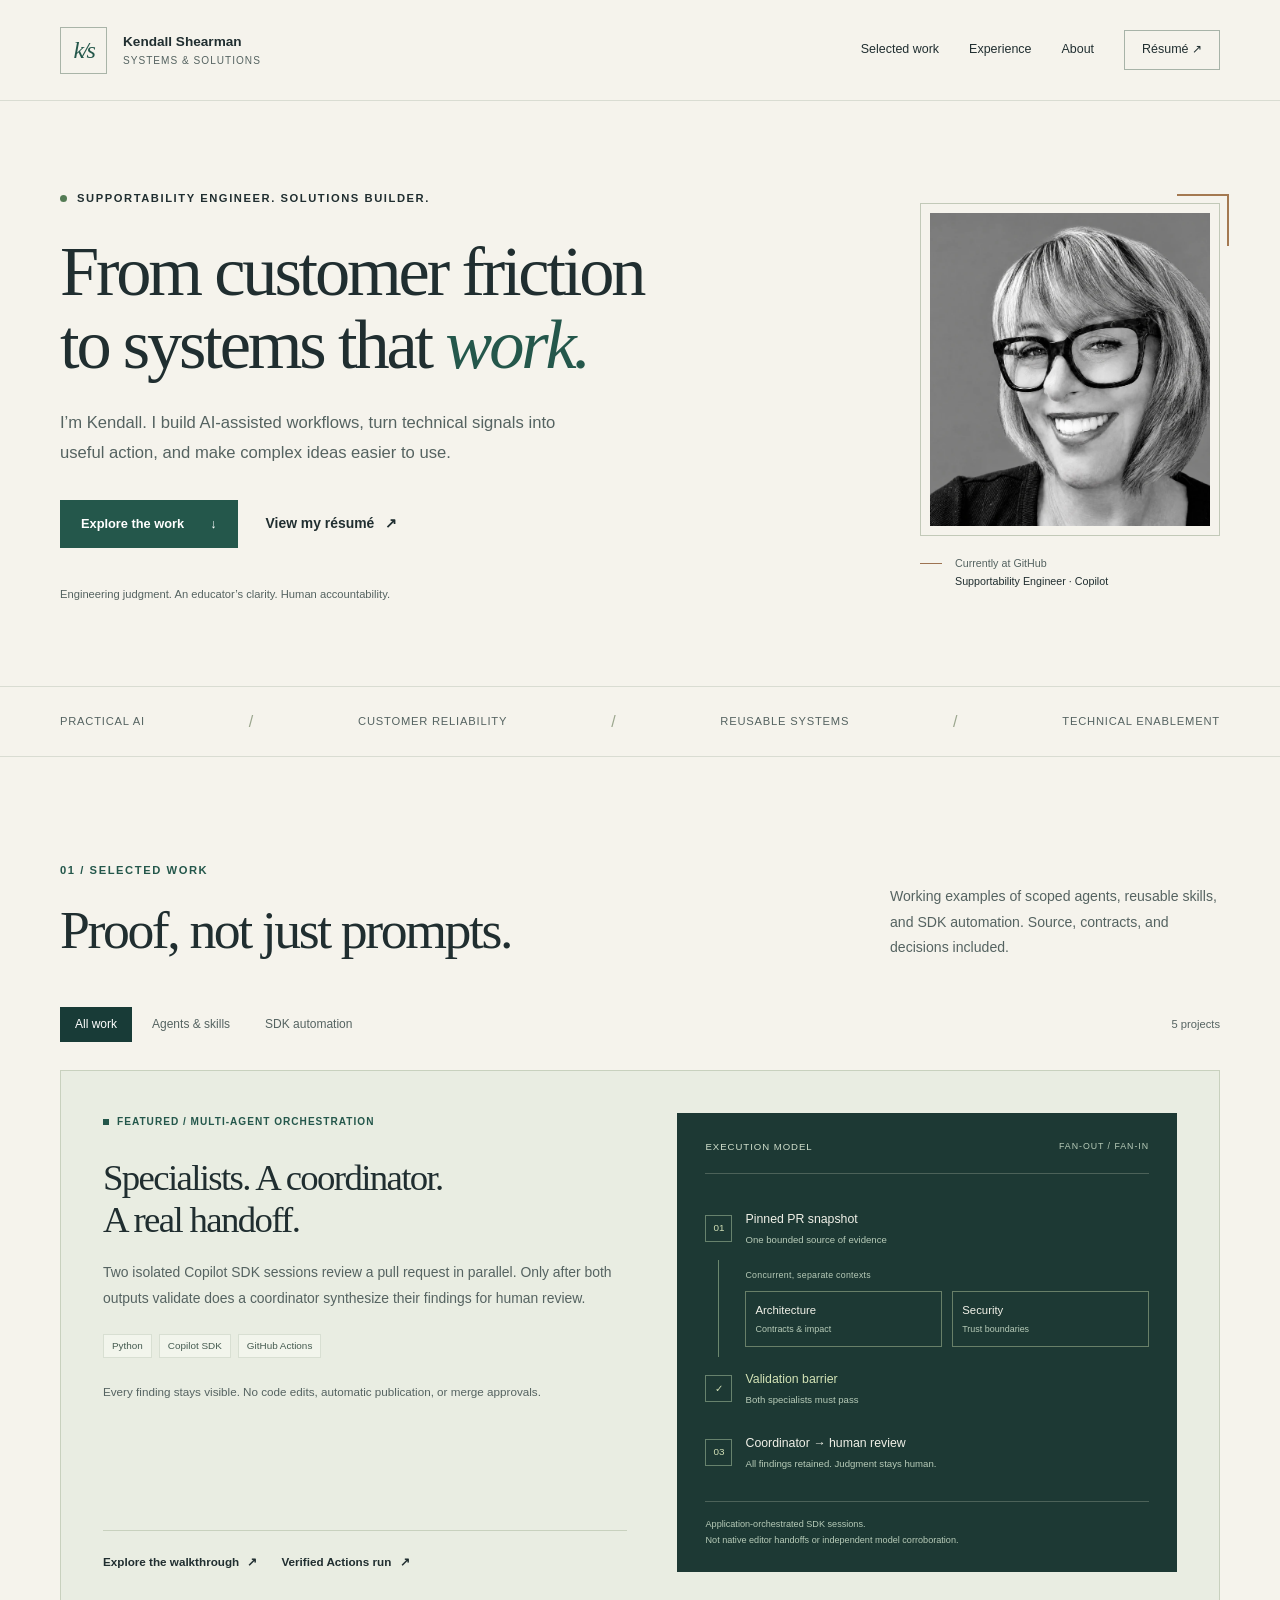
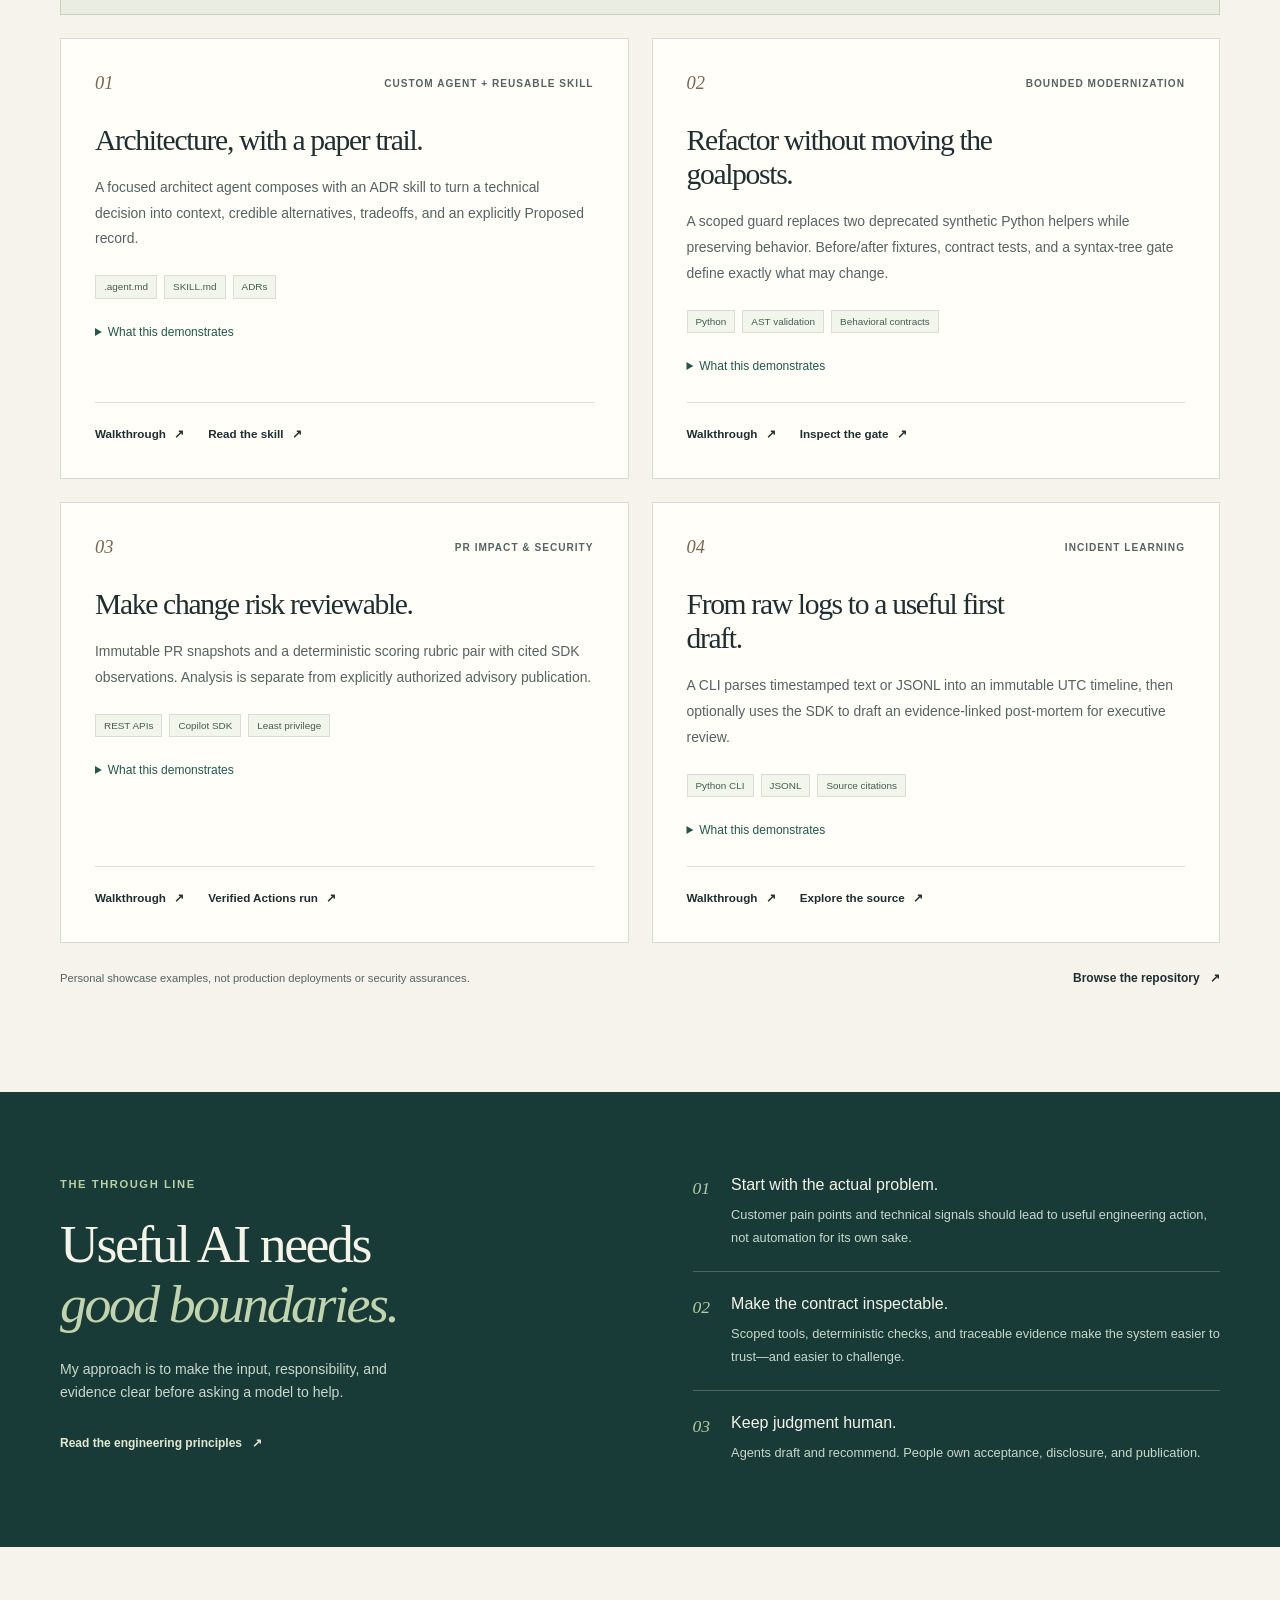
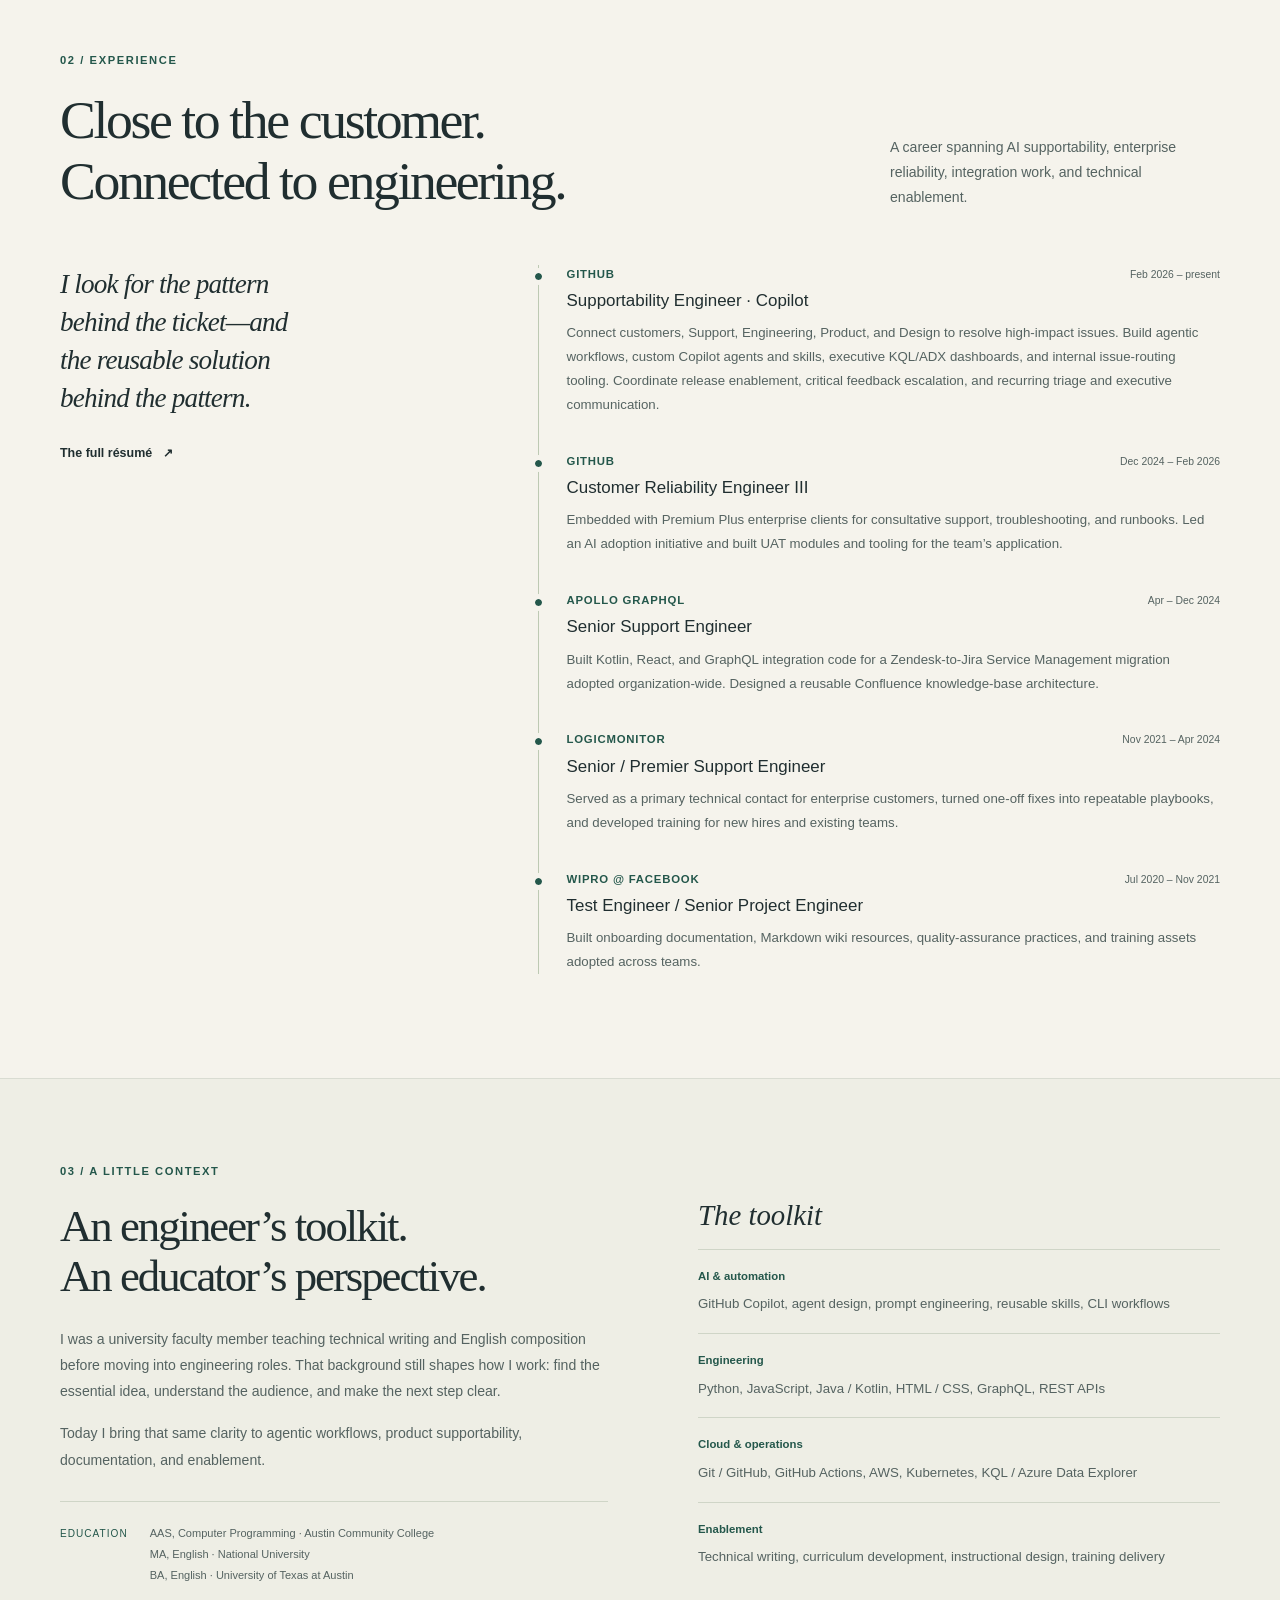
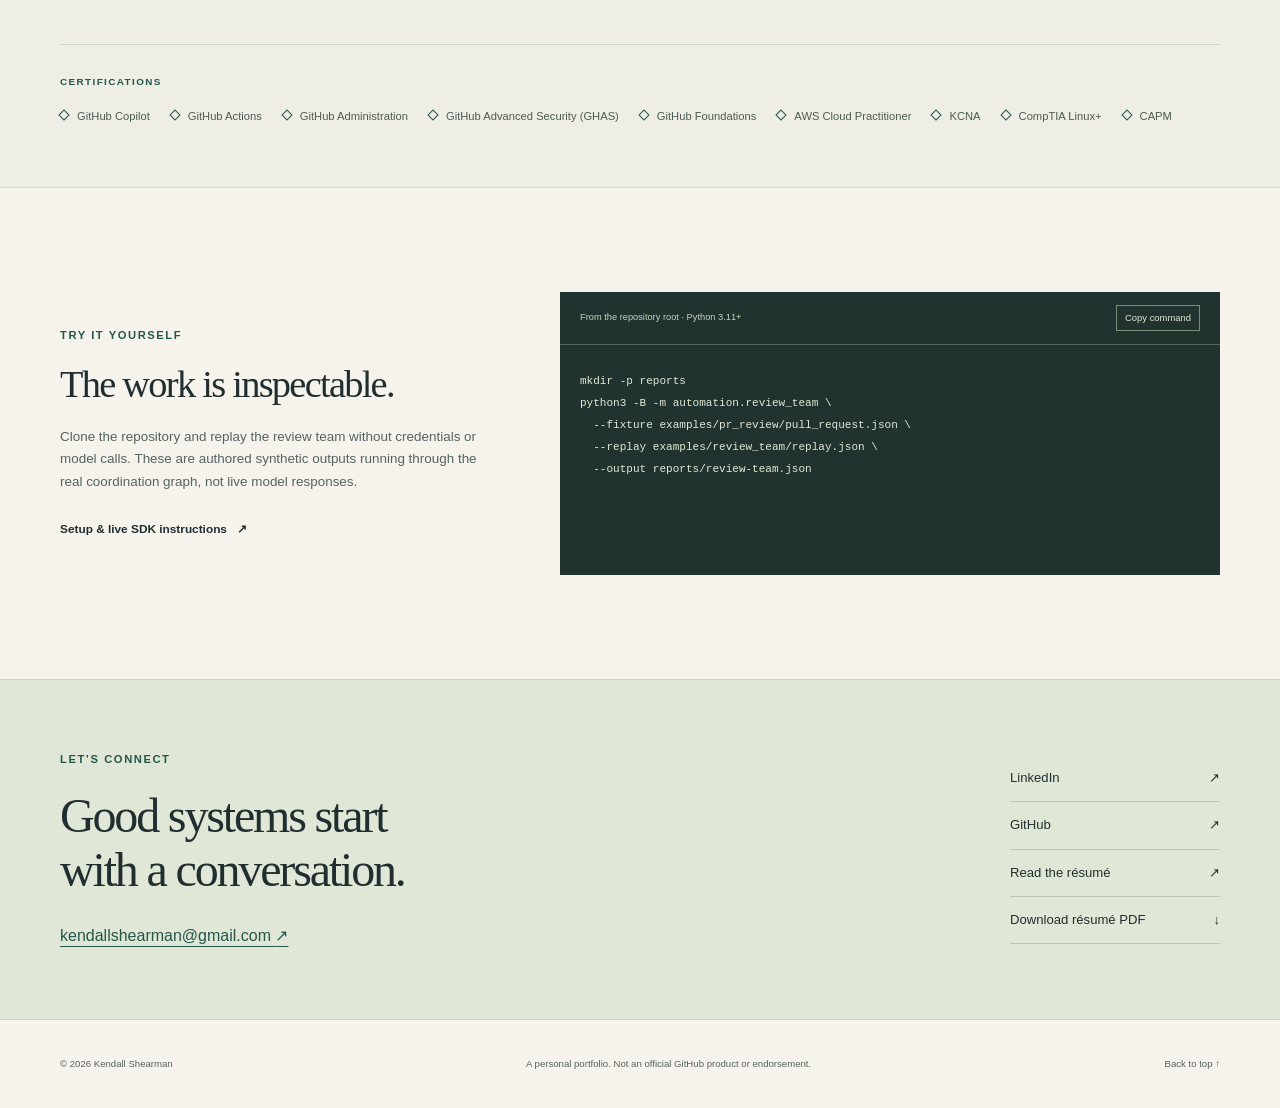
==== commit 3febc224: "Update portfolio About section wording Co-authored-by: Copilot App <223556219+Copilot@users.noreply." ====
--- a/site/index.html
+++ b/site/index.html
@@ -21,7 +21,7 @@
   <a class="skip-link" href="#main">Skip to content</a>
   <header class="site-header">
     <div class="container header-inner">
-      <a class="brand" href="./"><span class="monogram" aria-hidden="true">k/s</span><span>Kendall Shearman<span class="brand-subtitle">Systems &amp; solutions</span></span></a>
+      <div class="brand"><span class="monogram" aria-hidden="true">k/s</span><span><a class="brand-home" href="./">Kendall Shearman</a><a class="brand-subtitle" href="https://github.com/krshearman/systems-and-solutions">Systems &amp; solutions</a></span></div>
       <button class="nav-toggle" type="button" aria-expanded="false" aria-controls="site-nav" hidden>Menu <span aria-hidden="true">+</span></button>
       <nav id="site-nav" class="site-nav" aria-label="Main navigation">
         <a href="#work">Selected work</a>
@@ -159,7 +159,7 @@
 
     <section id="about" class="about-section" aria-labelledby="about-title">
       <div class="container about-grid">
-        <div><p class="eyebrow section-number">03 / A little context</p><h2 id="about-title">An engineer’s toolkit.<br>An educator’s perspective.</h2><p>I was a university faculty member teaching technical writing and English composition before moving into engineering roles. That background still shapes how I work: find the essential idea, understand the audience, and make the next step clear.</p><p>Today I bring that same clarity to AI workflows, customer reliability, documentation, and enablement.</p><div class="education"><span>Education</span><p>AAS, Computer Programming · Austin Community College<br>MA, English · National University<br>BA, English · University of Texas at Austin</p></div></div>
+        <div><p class="eyebrow section-number">03 / A little context</p><h2 id="about-title">An engineer’s toolkit.<br>An educator’s perspective.</h2><p>I was a university faculty member teaching technical writing and English composition before moving into engineering roles. That background still shapes how I work: find the essential idea, understand the audience, and make the next step clear.</p><p>Today I bring that same clarity to agentic workflows, product supportability, documentation, and enablement.</p><div class="education"><span>Education</span><p>AAS, Computer Programming · Austin Community College<br>MA, English · National University<br>BA, English · University of Texas at Austin</p></div></div>
         <div class="toolkit"><h3>The toolkit</h3><dl><div><dt>AI &amp; automation</dt><dd>GitHub Copilot, agent design, prompt engineering, reusable skills, CLI workflows</dd></div><div><dt>Engineering</dt><dd>Python, JavaScript, Java / Kotlin, HTML / CSS, GraphQL, REST APIs</dd></div><div><dt>Cloud &amp; operations</dt><dd>Git / GitHub, GitHub Actions, AWS, Kubernetes, KQL / Azure Data Explorer</dd></div><div><dt>Enablement</dt><dd>Technical writing, curriculum development, instructional design, training delivery</dd></div></dl></div>
       </div>
       <div class="container credentials"><p class="eyebrow">Certifications</p><ul aria-label="Professional certifications"><li>GitHub Copilot</li><li>GitHub Actions</li><li>GitHub Administration</li><li>GitHub Advanced Security (GHAS)</li><li>GitHub Foundations</li><li>AWS Cloud Practitioner</li><li>KCNA</li><li>CompTIA Linux+</li><li>CAPM</li></ul></div>
--- a/site/assets/styles.css
+++ b/site/assets/styles.css
@@ -44,7 +44,9 @@
 
 .site-header { border-bottom: 1px solid var(--line); background: var(--paper); }
 .header-inner { display: flex; justify-content: space-between; align-items: center; gap: 32px; min-height: 100px; }
-.brand { display: inline-flex; gap: 16px; align-items: center; text-decoration: none; font-size: .85rem; font-weight: 600; line-height: 1.5; }
+.brand { display: inline-flex; gap: 16px; align-items: center; font-size: .85rem; font-weight: 600; line-height: 1.5; }
+.brand a { text-decoration: none; }
+.brand-subtitle:hover { text-decoration: underline; }
 .monogram { display: grid; place-items: center; width: 47px; height: 47px; border: 1px solid #a9b4a8; color: var(--green); font: italic 1.5rem var(--serif); letter-spacing: -.09em; }
 .brand-subtitle { display: block; color: var(--muted); font-size: .63rem; font-weight: 400; letter-spacing: .1em; text-transform: uppercase; }
 .site-nav { display: flex; align-items: center; gap: 30px; font-size: .78rem; }
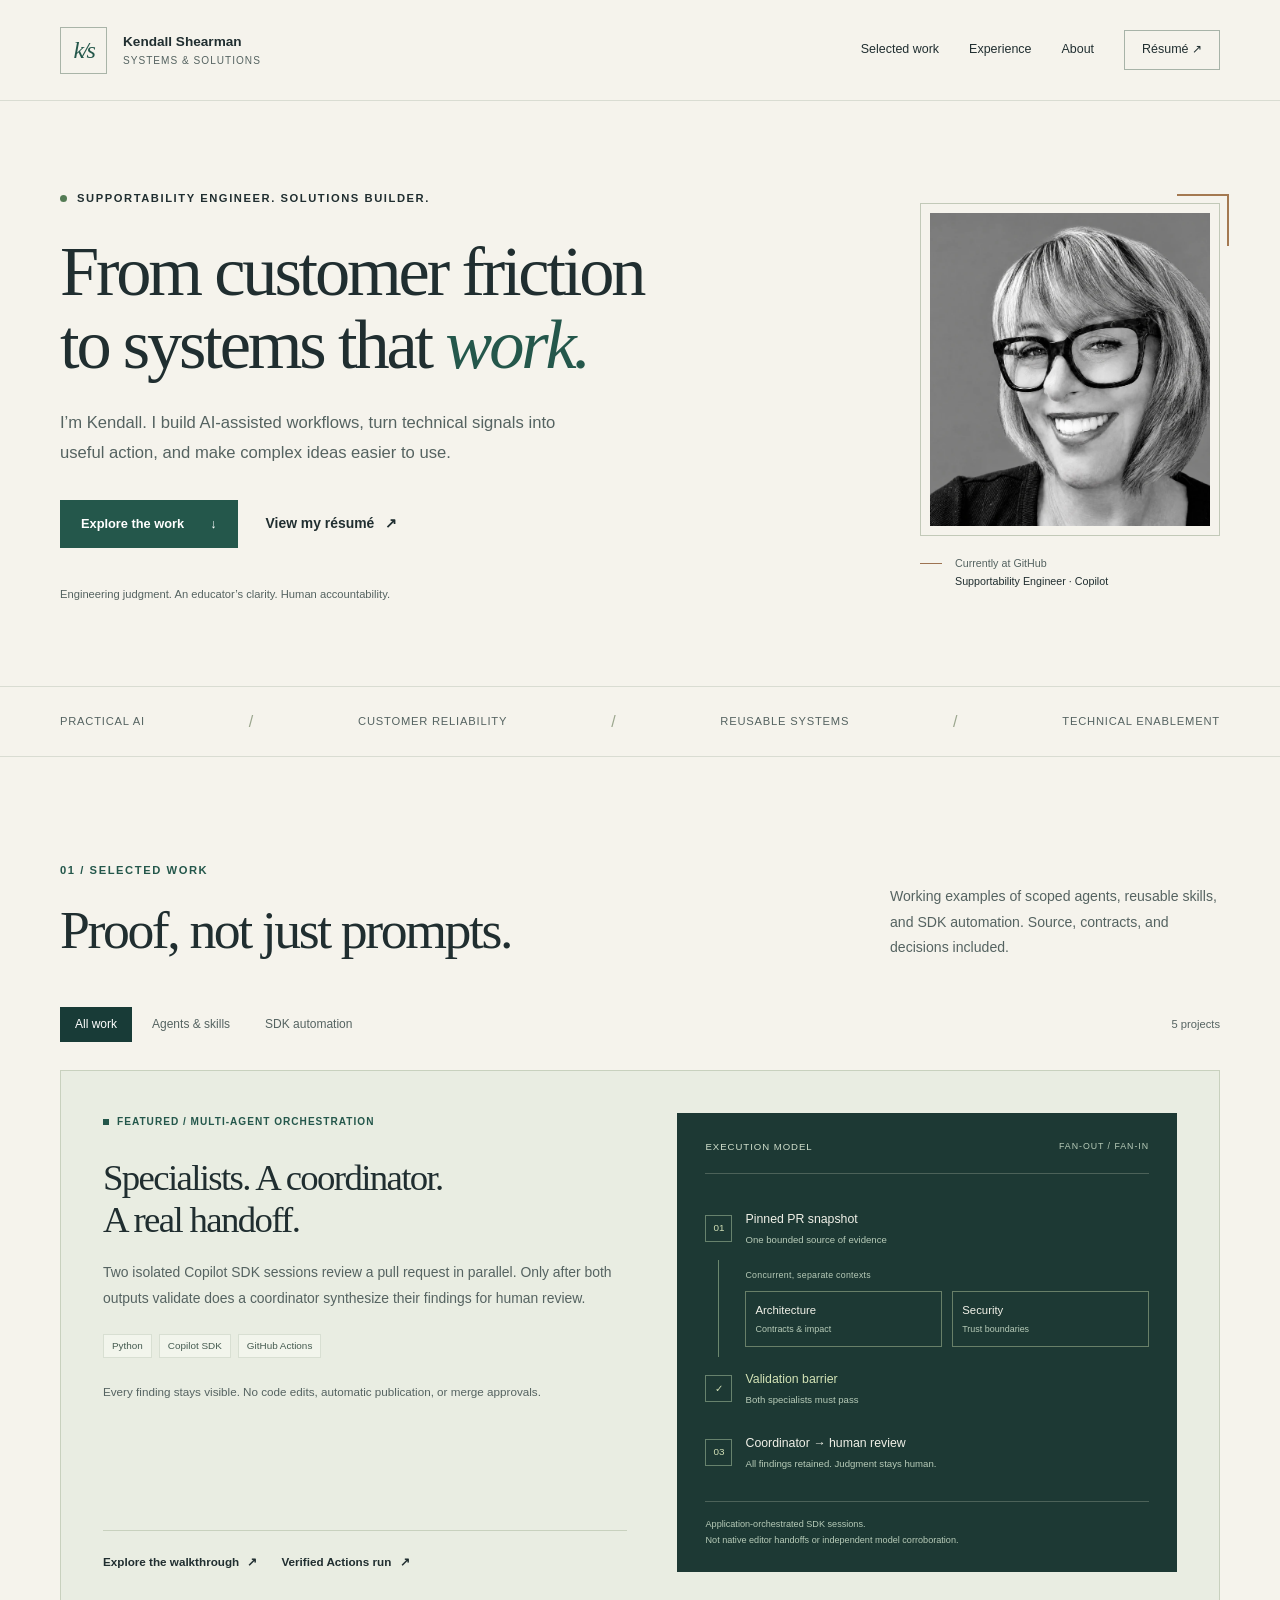
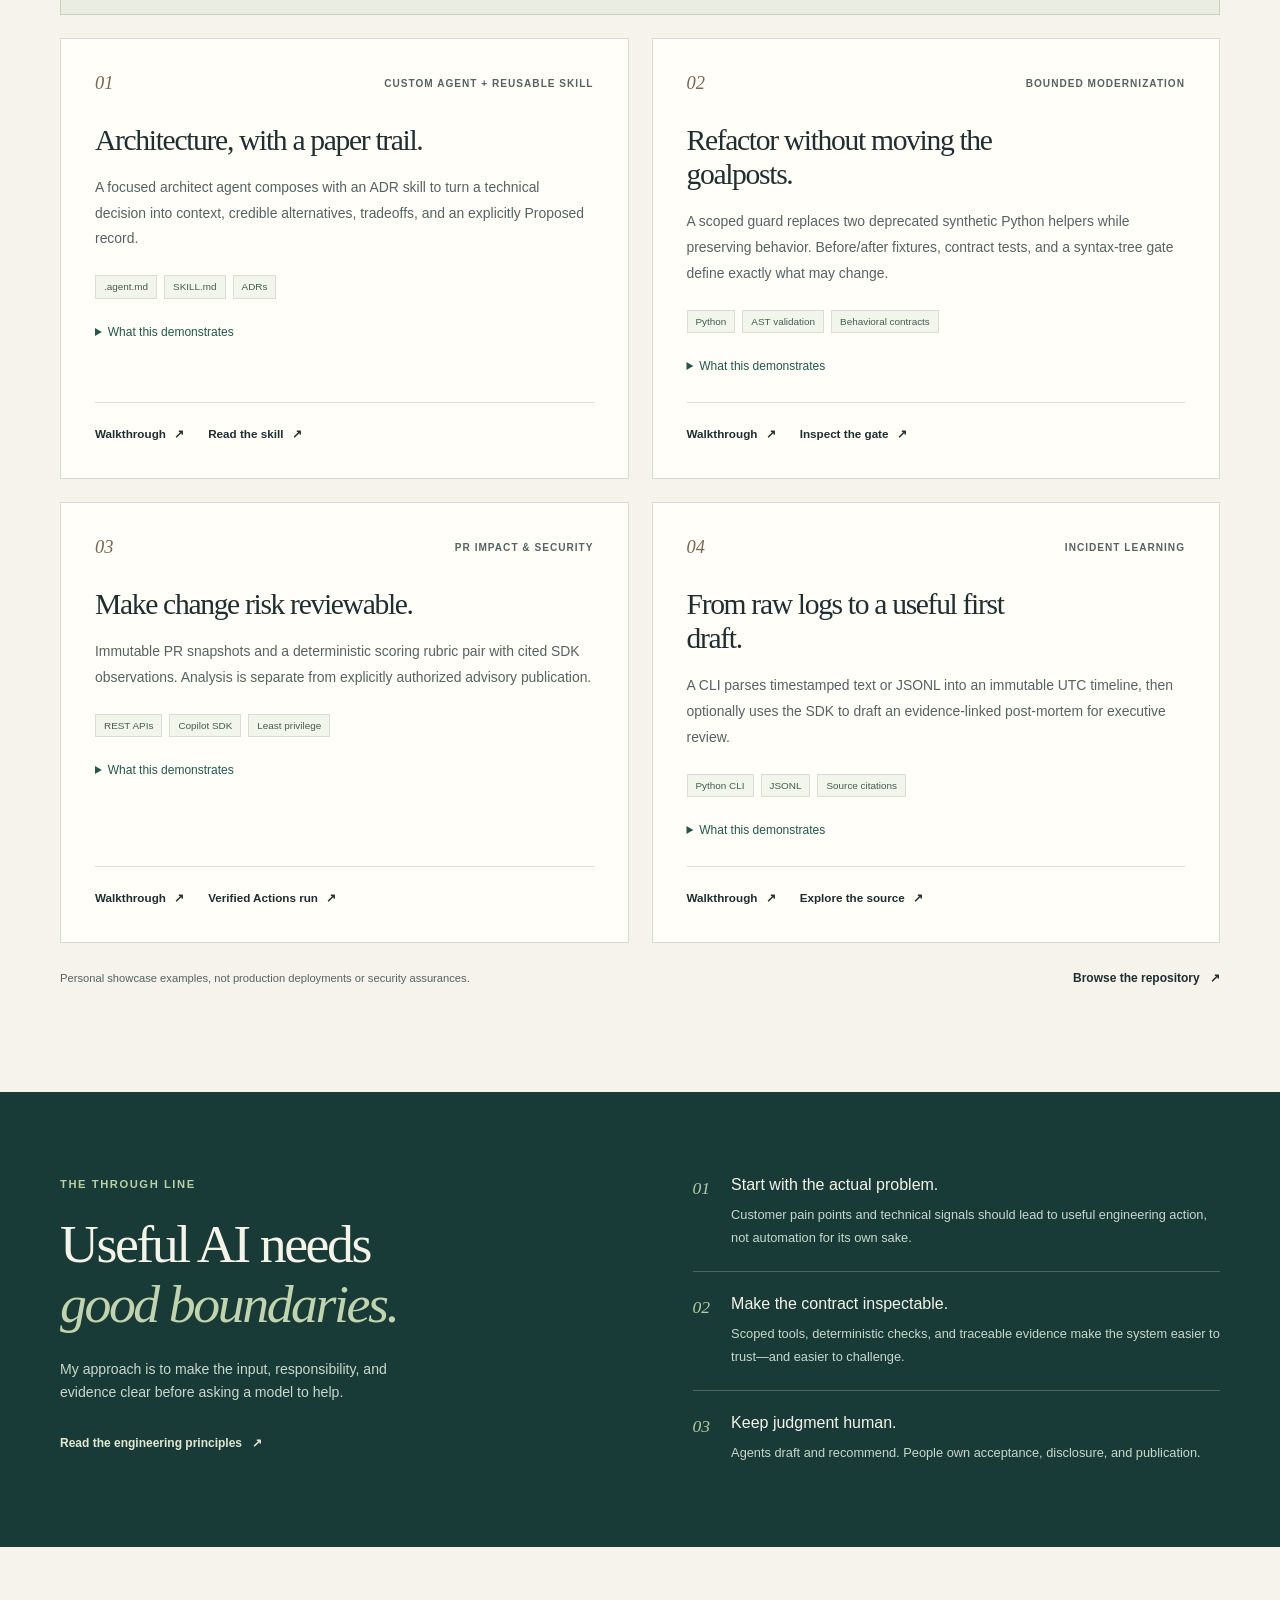
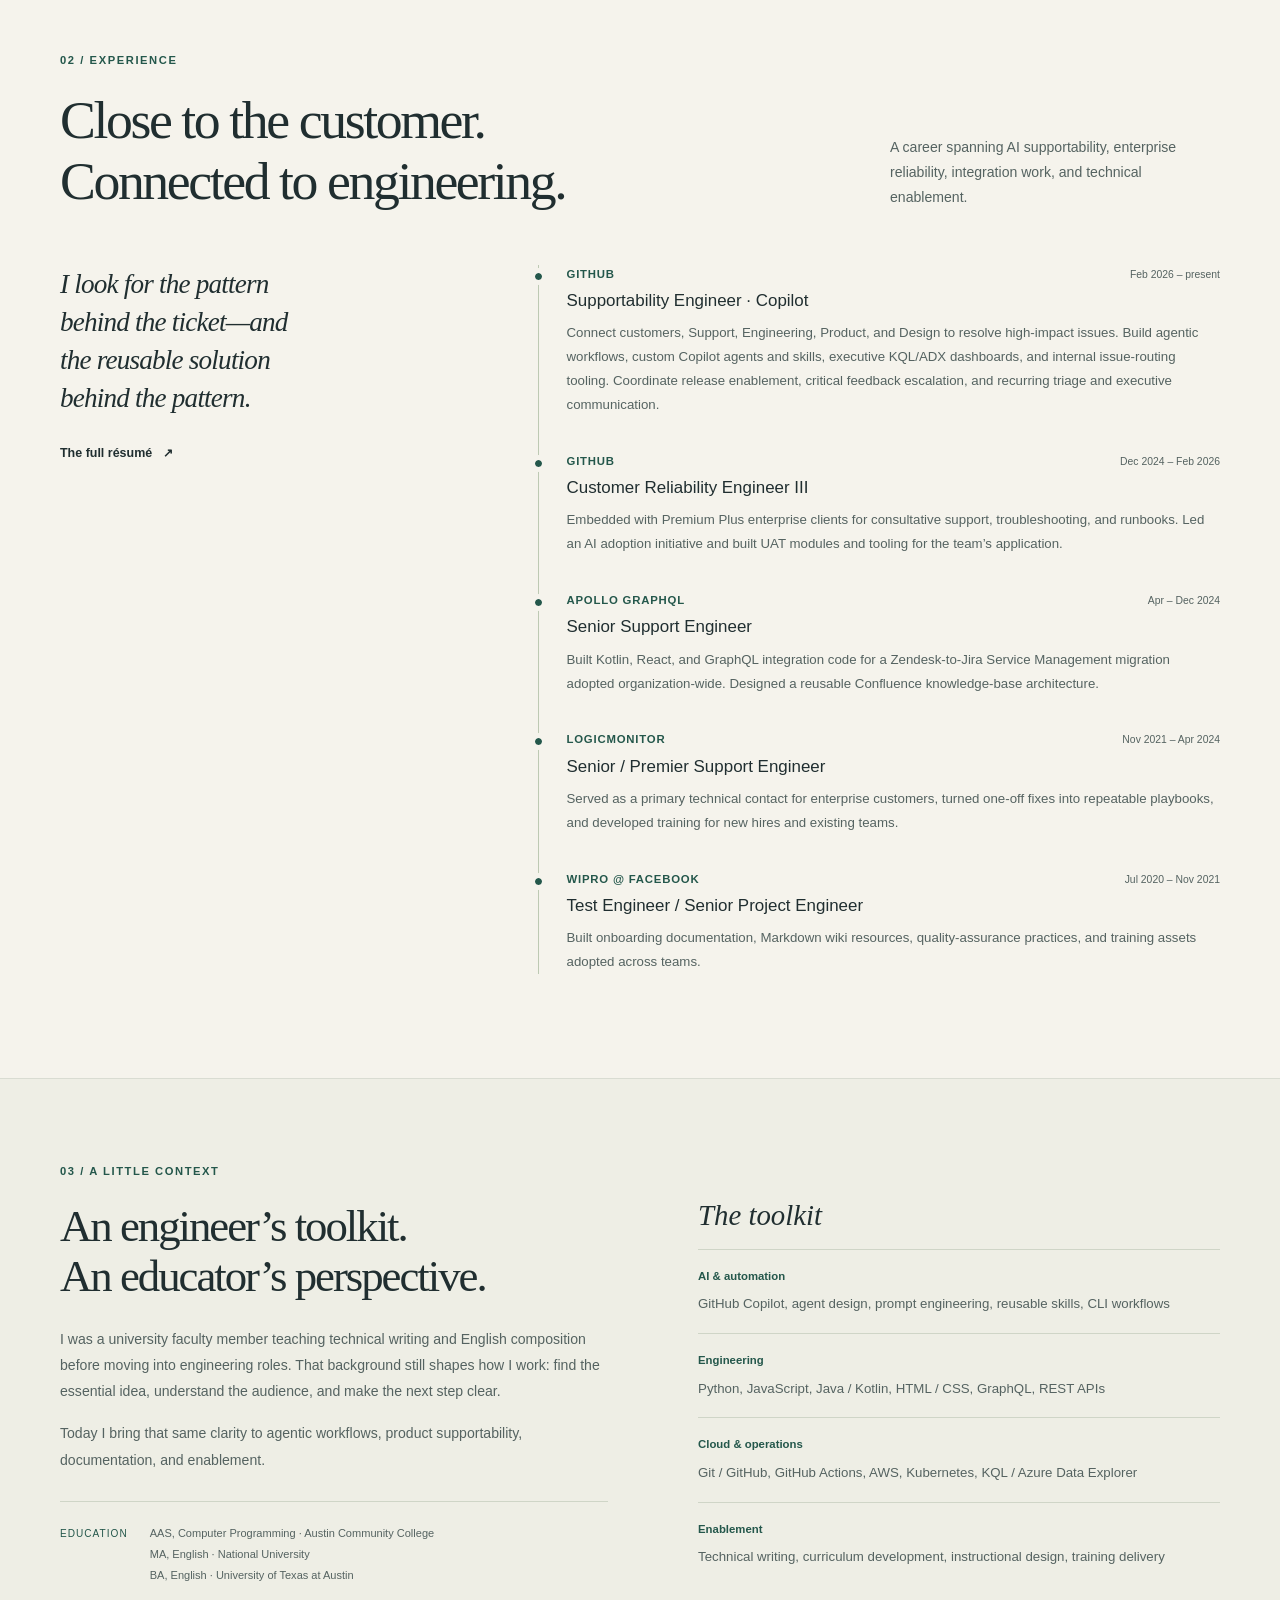
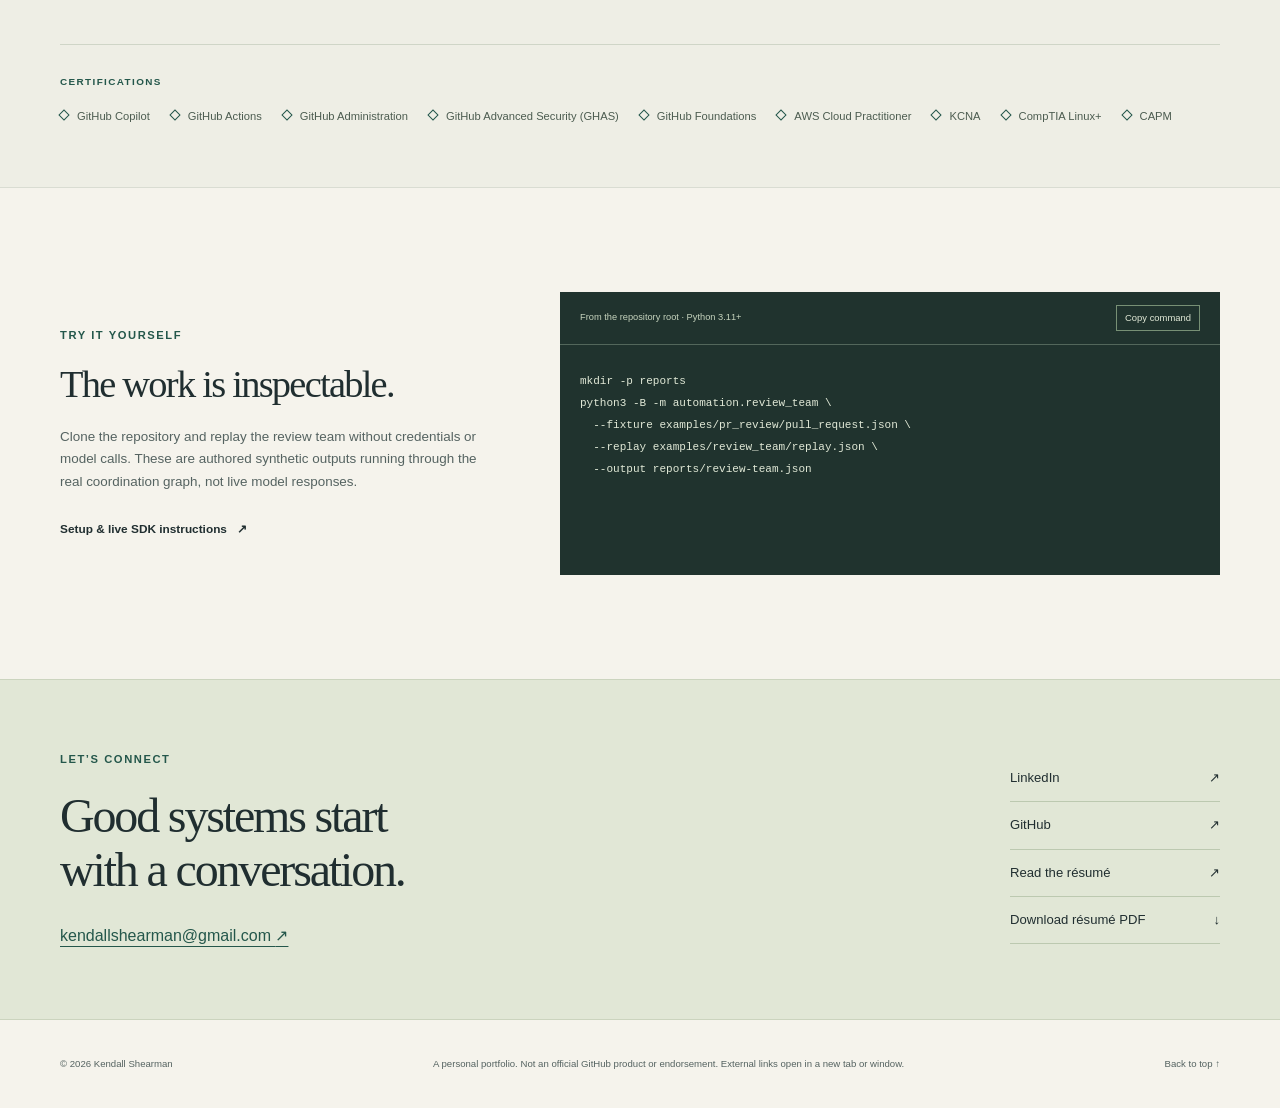
==== commit d7997900: "Open external portfolio links in a new tab Use native safe external-link targets on both public page" ====
--- a/site/index.html
+++ b/site/index.html
@@ -21,7 +21,7 @@
   <a class="skip-link" href="#main">Skip to content</a>
   <header class="site-header">
     <div class="container header-inner">
-      <div class="brand"><span class="monogram" aria-hidden="true">k/s</span><span><a class="brand-home" href="./">Kendall Shearman</a><a class="brand-subtitle" href="https://github.com/krshearman/systems-and-solutions">Systems &amp; solutions</a></span></div>
+      <div class="brand"><span class="monogram" aria-hidden="true">k/s</span><span><a class="brand-home" href="./">Kendall Shearman</a><a class="brand-subtitle" href="https://github.com/krshearman/systems-and-solutions" target="_blank" rel="noopener noreferrer" aria-describedby="external-link-notice">Systems &amp; solutions</a></span></div>
       <button class="nav-toggle" type="button" aria-expanded="false" aria-controls="site-nav" hidden>Menu <span aria-hidden="true">+</span></button>
       <nav id="site-nav" class="site-nav" aria-label="Main navigation">
         <a href="#work">Selected work</a>
@@ -77,8 +77,8 @@
             <div class="tags"><span>Python</span><span>Copilot SDK</span><span>GitHub Actions</span></div>
             <p class="project-boundary">Every finding stays visible. No code edits, automatic publication, or merge approvals.</p>
             <div class="project-links">
-              <a href="https://github.com/krshearman/systems-and-solutions/blob/main/docs/examples/review-team-walkthrough.md">Explore the walkthrough <span aria-hidden="true">↗</span></a>
-              <a href="https://github.com/krshearman/systems-and-solutions/actions/runs/38822130409">Verified Actions run <span aria-hidden="true">↗</span></a>
+              <a href="https://github.com/krshearman/systems-and-solutions/blob/main/docs/examples/review-team-walkthrough.md" target="_blank" rel="noopener noreferrer" aria-describedby="external-link-notice">Explore the walkthrough <span aria-hidden="true">↗</span></a>
+              <a href="https://github.com/krshearman/systems-and-solutions/actions/runs/38822130409" target="_blank" rel="noopener noreferrer" aria-describedby="external-link-notice">Verified Actions run <span aria-hidden="true">↗</span></a>
             </div>
           </div>
           <div class="pipeline-panel">
@@ -99,7 +99,7 @@
           <p>A focused architect agent composes with an ADR skill to turn a technical decision into context, credible alternatives, tradeoffs, and an explicitly Proposed record.</p>
           <div class="tags"><span>.agent.md</span><span>SKILL.md</span><span>ADRs</span></div>
           <details><summary>What this demonstrates</summary><p>Load-on-demand instructions, reusable templates, evidence-backed reasoning, and clear approval boundaries. Native skill activation and manual fallback are documented separately by Copilot surface.</p></details>
-          <div class="project-links"><a href="https://github.com/krshearman/systems-and-solutions/blob/main/docs/examples/architect-walkthrough.md">Walkthrough <span aria-hidden="true">↗</span></a><a href="https://github.com/krshearman/systems-and-solutions/blob/main/.github/skills/architectural-decision-record/SKILL.md">Read the skill <span aria-hidden="true">↗</span></a></div>
+          <div class="project-links"><a href="https://github.com/krshearman/systems-and-solutions/blob/main/docs/examples/architect-walkthrough.md" target="_blank" rel="noopener noreferrer" aria-describedby="external-link-notice">Walkthrough <span aria-hidden="true">↗</span></a><a href="https://github.com/krshearman/systems-and-solutions/blob/main/.github/skills/architectural-decision-record/SKILL.md" target="_blank" rel="noopener noreferrer" aria-describedby="external-link-notice">Read the skill <span aria-hidden="true">↗</span></a></div>
         </article>
 
         <article class="project" data-category="agents" aria-labelledby="refactor-title">
@@ -108,7 +108,7 @@
           <p>A scoped guard replaces two deprecated synthetic Python helpers while preserving behavior. Before/after fixtures, contract tests, and a syntax-tree gate define exactly what may change.</p>
           <div class="tags"><span>Python</span><span>AST validation</span><span>Behavioral contracts</span></div>
           <details><summary>What this demonstrates</summary><p>Enterprise-style modernization boundaries made concrete: narrow write scope, explicit invariants, actual checks, and manual escalation when a decision exceeds the agent’s remit. This is a synthetic example, not a general migration engine.</p></details>
-          <div class="project-links"><a href="https://github.com/krshearman/systems-and-solutions/blob/main/docs/examples/refactor-guard-walkthrough.md">Walkthrough <span aria-hidden="true">↗</span></a><a href="https://github.com/krshearman/systems-and-solutions/blob/main/tools/check_refactor_guard.py">Inspect the gate <span aria-hidden="true">↗</span></a></div>
+          <div class="project-links"><a href="https://github.com/krshearman/systems-and-solutions/blob/main/docs/examples/refactor-guard-walkthrough.md" target="_blank" rel="noopener noreferrer" aria-describedby="external-link-notice">Walkthrough <span aria-hidden="true">↗</span></a><a href="https://github.com/krshearman/systems-and-solutions/blob/main/tools/check_refactor_guard.py" target="_blank" rel="noopener noreferrer" aria-describedby="external-link-notice">Inspect the gate <span aria-hidden="true">↗</span></a></div>
         </article>
 
         <article class="project" data-category="automation" aria-labelledby="impact-title">
@@ -117,7 +117,7 @@
           <p>Immutable PR snapshots and a deterministic scoring rubric pair with cited SDK observations. Analysis is separate from explicitly authorized advisory publication.</p>
           <div class="tags"><span>REST APIs</span><span>Copilot SDK</span><span>Least privilege</span></div>
           <details><summary>What this demonstrates</summary><p>Bounded evidence collection, guideline-linked findings, credential separation, and publication pinned to the reviewed commit. Scores are prioritization heuristics, not vulnerability probabilities. The tool posts COMMENT reviews, never approvals.</p></details>
-          <div class="project-links"><a href="https://github.com/krshearman/systems-and-solutions/blob/main/docs/examples/pr-impact-walkthrough.md">Walkthrough <span aria-hidden="true">↗</span></a><a href="https://github.com/krshearman/systems-and-solutions/actions/runs/38802036685">Verified Actions run <span aria-hidden="true">↗</span></a></div>
+          <div class="project-links"><a href="https://github.com/krshearman/systems-and-solutions/blob/main/docs/examples/pr-impact-walkthrough.md" target="_blank" rel="noopener noreferrer" aria-describedby="external-link-notice">Walkthrough <span aria-hidden="true">↗</span></a><a href="https://github.com/krshearman/systems-and-solutions/actions/runs/38802036685" target="_blank" rel="noopener noreferrer" aria-describedby="external-link-notice">Verified Actions run <span aria-hidden="true">↗</span></a></div>
         </article>
 
         <article class="project" data-category="automation" aria-labelledby="incident-title">
@@ -126,15 +126,15 @@
           <p>A CLI parses timestamped text or JSONL into an immutable UTC timeline, then optionally uses the SDK to draft an evidence-linked post-mortem for executive review.</p>
           <div class="tags"><span>Python CLI</span><span>JSONL</span><span>Source citations</span></div>
           <details><summary>What this demonstrates</summary><p>Deterministic parsing before model analysis, explicit upload consent, source-line citations, and a clear distinction between events, hypotheses, and proposed actions. Model failures never silently become successful offline reports.</p></details>
-          <div class="project-links"><a href="https://github.com/krshearman/systems-and-solutions/blob/main/docs/examples/incident-postmortem-walkthrough.md">Walkthrough <span aria-hidden="true">↗</span></a><a href="https://github.com/krshearman/systems-and-solutions/tree/main/automation/incident_postmortem">Explore the source <span aria-hidden="true">↗</span></a></div>
+          <div class="project-links"><a href="https://github.com/krshearman/systems-and-solutions/blob/main/docs/examples/incident-postmortem-walkthrough.md" target="_blank" rel="noopener noreferrer" aria-describedby="external-link-notice">Walkthrough <span aria-hidden="true">↗</span></a><a href="https://github.com/krshearman/systems-and-solutions/tree/main/automation/incident_postmortem" target="_blank" rel="noopener noreferrer" aria-describedby="external-link-notice">Explore the source <span aria-hidden="true">↗</span></a></div>
         </article>
       </div>
-      <div class="work-footer"><p>Personal showcase examples, not production deployments or security assurances.</p><a class="text-link" href="https://github.com/krshearman/systems-and-solutions">Browse the repository <span aria-hidden="true">↗</span></a></div>
+      <div class="work-footer"><p>Personal showcase examples, not production deployments or security assurances.</p><a class="text-link" href="https://github.com/krshearman/systems-and-solutions" target="_blank" rel="noopener noreferrer" aria-describedby="external-link-notice">Browse the repository <span aria-hidden="true">↗</span></a></div>
     </section>
 
     <section class="approach-section" aria-labelledby="approach-title">
       <div class="container approach-grid">
-        <div><p class="eyebrow section-number">The through line</p><h2 id="approach-title">Useful AI needs<br><em>good boundaries.</em></h2><p>My approach is to make the input, responsibility, and evidence clear before asking a model to help.</p><a class="text-link" href="https://github.com/krshearman/systems-and-solutions/blob/main/docs/engineering-guidelines.md">Read the engineering principles <span aria-hidden="true">↗</span></a></div>
+        <div><p class="eyebrow section-number">The through line</p><h2 id="approach-title">Useful AI needs<br><em>good boundaries.</em></h2><p>My approach is to make the input, responsibility, and evidence clear before asking a model to help.</p><a class="text-link" href="https://github.com/krshearman/systems-and-solutions/blob/main/docs/engineering-guidelines.md" target="_blank" rel="noopener noreferrer" aria-describedby="external-link-notice">Read the engineering principles <span aria-hidden="true">↗</span></a></div>
         <ol class="principles">
           <li><span aria-hidden="true">01</span><div><h3>Start with the actual problem.</h3><p>Customer pain points and technical signals should lead to useful engineering action, not automation for its own sake.</p></div></li>
           <li><span aria-hidden="true">02</span><div><h3>Make the contract inspectable.</h3><p>Scoped tools, deterministic checks, and traceable evidence make the system easier to trust—and easier to challenge.</p></div></li>
@@ -166,16 +166,16 @@
     </section>
 
     <section class="section container" aria-labelledby="try-title">
-      <div class="try-panel"><div><p class="eyebrow">Try it yourself</p><h2 id="try-title">The work is inspectable.</h2><p>Clone the repository and replay the review team without credentials or model calls. These are authored synthetic outputs running through the real coordination graph, not live model responses.</p><a class="text-link" href="https://github.com/krshearman/systems-and-solutions/blob/main/docs/examples/review-team-walkthrough.md">Setup &amp; live SDK instructions <span aria-hidden="true">↗</span></a></div><div class="code-panel"><div class="code-toolbar"><span>From the repository root · Python 3.11+</span><button id="copy-command" type="button" hidden>Copy command</button></div><pre tabindex="0" aria-label="Offline review-team replay command"><code id="replay-command">mkdir -p reports
+      <div class="try-panel"><div><p class="eyebrow">Try it yourself</p><h2 id="try-title">The work is inspectable.</h2><p>Clone the repository and replay the review team without credentials or model calls. These are authored synthetic outputs running through the real coordination graph, not live model responses.</p><a class="text-link" href="https://github.com/krshearman/systems-and-solutions/blob/main/docs/examples/review-team-walkthrough.md" target="_blank" rel="noopener noreferrer" aria-describedby="external-link-notice">Setup &amp; live SDK instructions <span aria-hidden="true">↗</span></a></div><div class="code-panel"><div class="code-toolbar"><span>From the repository root · Python 3.11+</span><button id="copy-command" type="button" hidden>Copy command</button></div><pre tabindex="0" aria-label="Offline review-team replay command"><code id="replay-command">mkdir -p reports
 python3 -B -m automation.review_team \
   --fixture examples/pr_review/pull_request.json \
   --replay examples/review_team/replay.json \
   --output reports/review-team.json</code></pre><p id="copy-status" class="copy-status" role="status" aria-live="polite"></p></div></div>
     </section>
 
-    <section id="contact" class="contact-section" aria-labelledby="contact-title"><div class="container contact-inner"><div><p class="eyebrow">Let’s connect</p><h2 id="contact-title">Good systems start<br>with a conversation.</h2><a class="contact-email" href="mailto:kendallshearman@gmail.com">kendallshearman@gmail.com <span aria-hidden="true">↗</span></a></div><div class="contact-links"><a href="https://www.linkedin.com/in/krshearman/">LinkedIn <span aria-hidden="true">↗</span></a><a href="https://github.com/krshearman">GitHub <span aria-hidden="true">↗</span></a><a href="resume/">Read the résumé <span aria-hidden="true">↗</span></a><a href="assets/kendall-shearman-resume.pdf" download>Download résumé PDF <span aria-hidden="true">↓</span></a></div></div></section>
+    <section id="contact" class="contact-section" aria-labelledby="contact-title"><div class="container contact-inner"><div><p class="eyebrow">Let’s connect</p><h2 id="contact-title">Good systems start<br>with a conversation.</h2><a class="contact-email" href="mailto:kendallshearman@gmail.com">kendallshearman@gmail.com <span aria-hidden="true">↗</span></a></div><div class="contact-links"><a href="https://www.linkedin.com/in/krshearman/" target="_blank" rel="noopener noreferrer" aria-describedby="external-link-notice">LinkedIn <span aria-hidden="true">↗</span></a><a href="https://github.com/krshearman" target="_blank" rel="noopener noreferrer" aria-describedby="external-link-notice">GitHub <span aria-hidden="true">↗</span></a><a href="resume/">Read the résumé <span aria-hidden="true">↗</span></a><a href="assets/kendall-shearman-resume.pdf" download>Download résumé PDF <span aria-hidden="true">↓</span></a></div></div></section>
   </main>
 
-  <footer class="site-footer container"><p>© 2026 Kendall Shearman</p><p>A personal portfolio. Not an official GitHub product or endorsement.</p><a href="#main">Back to top <span aria-hidden="true">↑</span></a></footer>
+  <footer class="site-footer container"><p>© 2026 Kendall Shearman</p><p>A personal portfolio. Not an official GitHub product or endorsement. <span id="external-link-notice">External links open in a new tab or window.</span></p><a href="#main">Back to top <span aria-hidden="true">↑</span></a></footer>
 </body>
 </html>
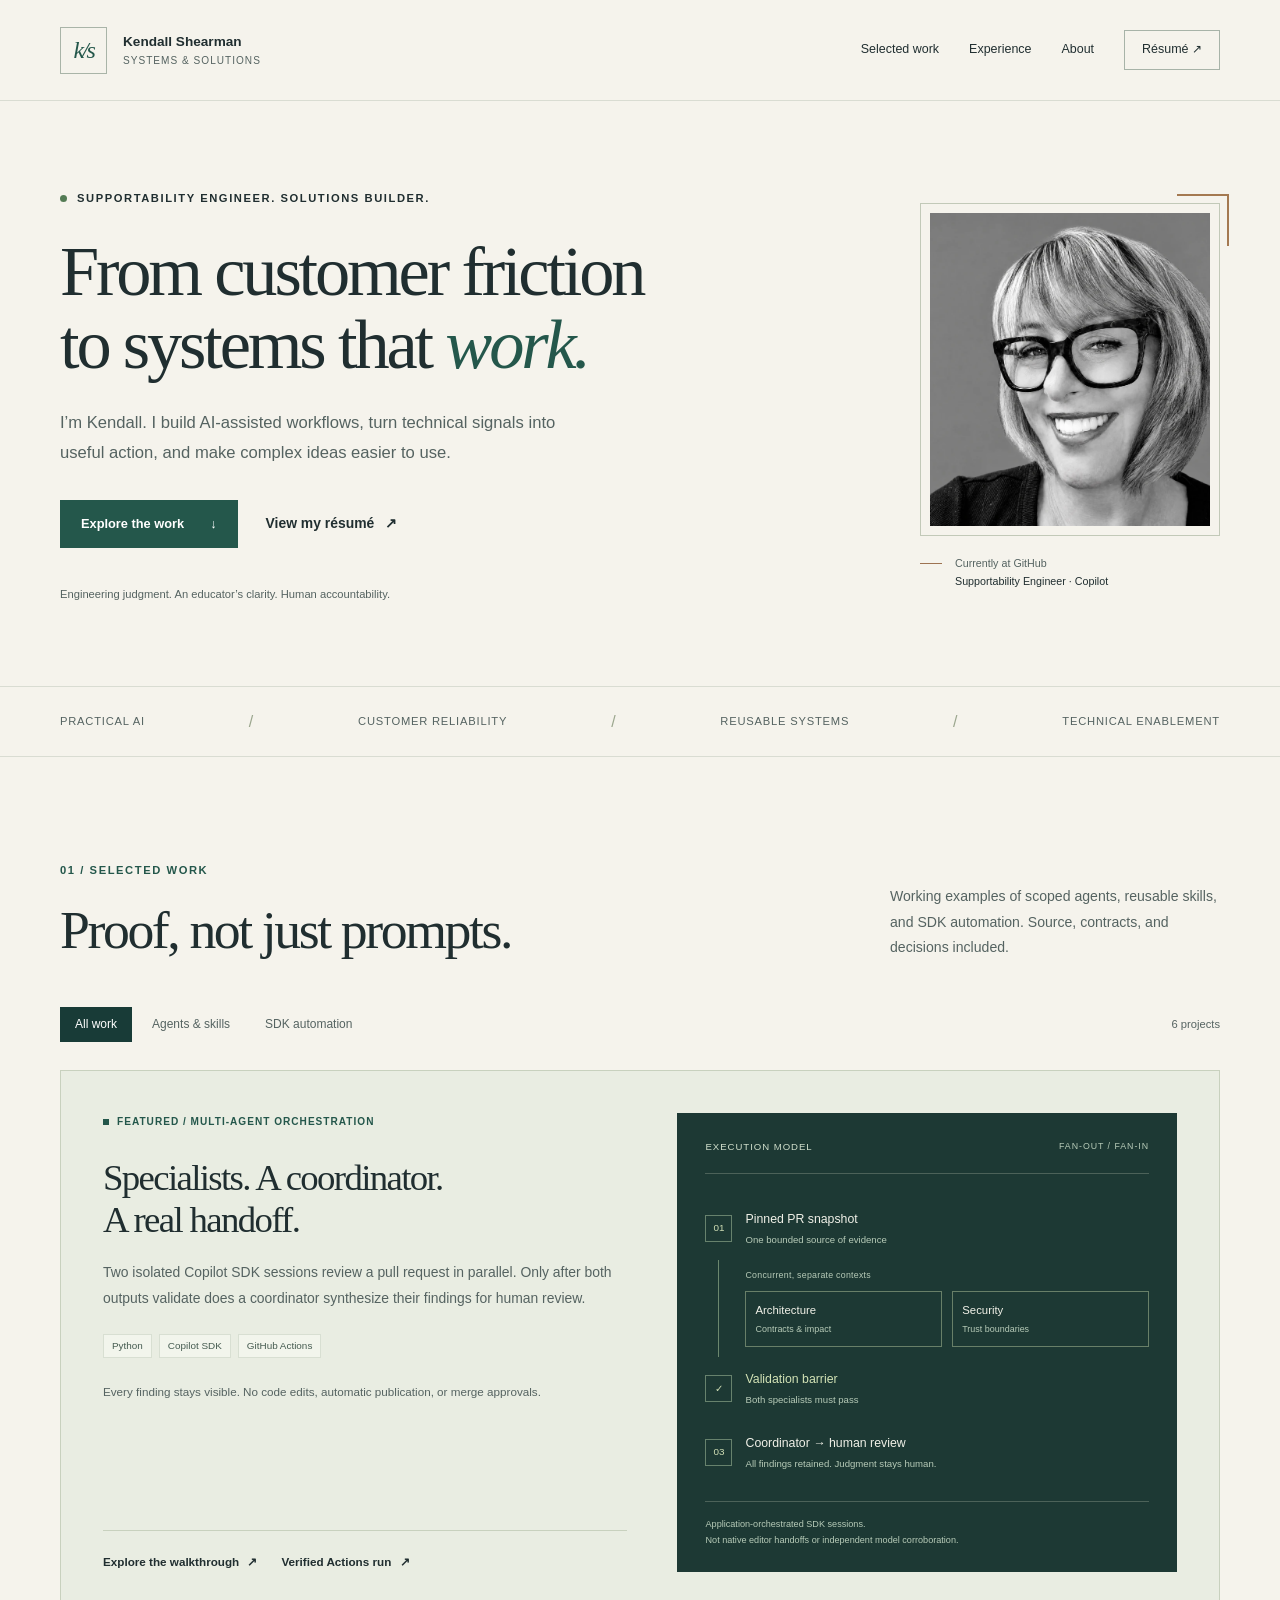
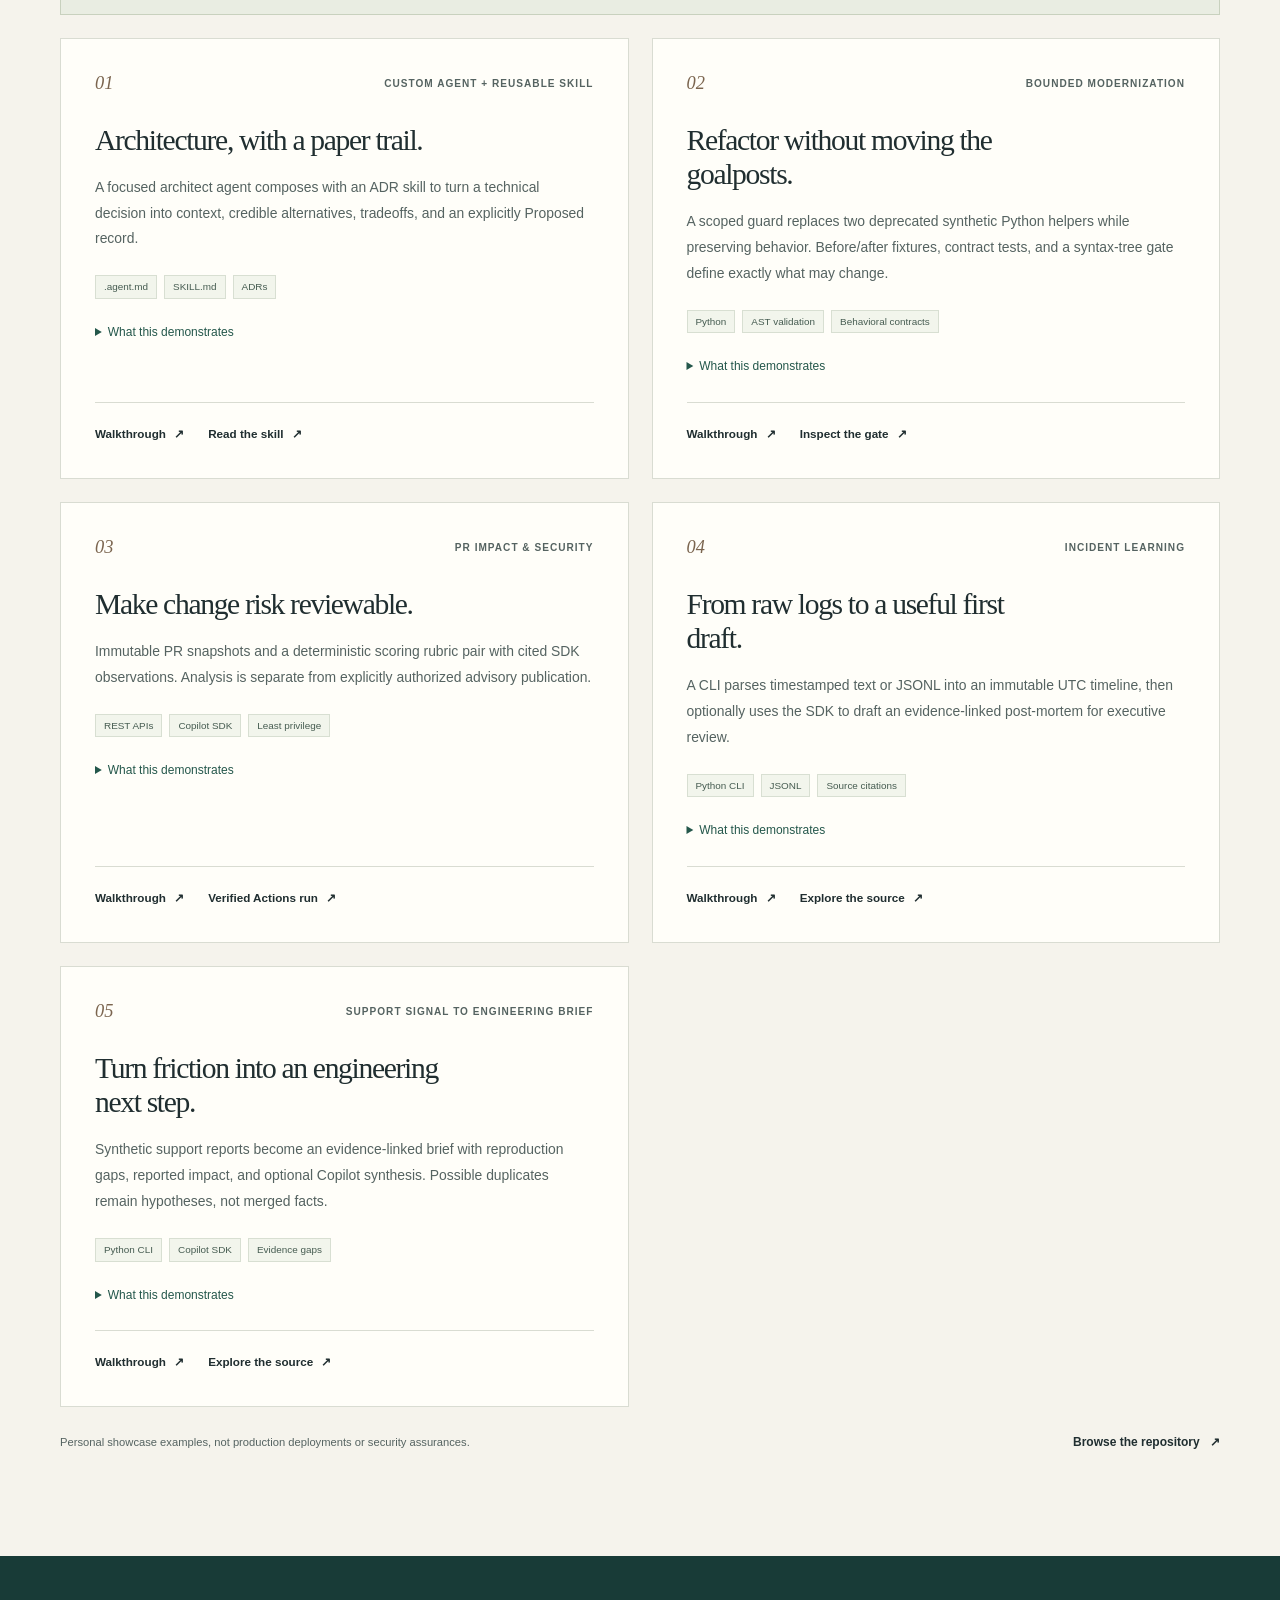
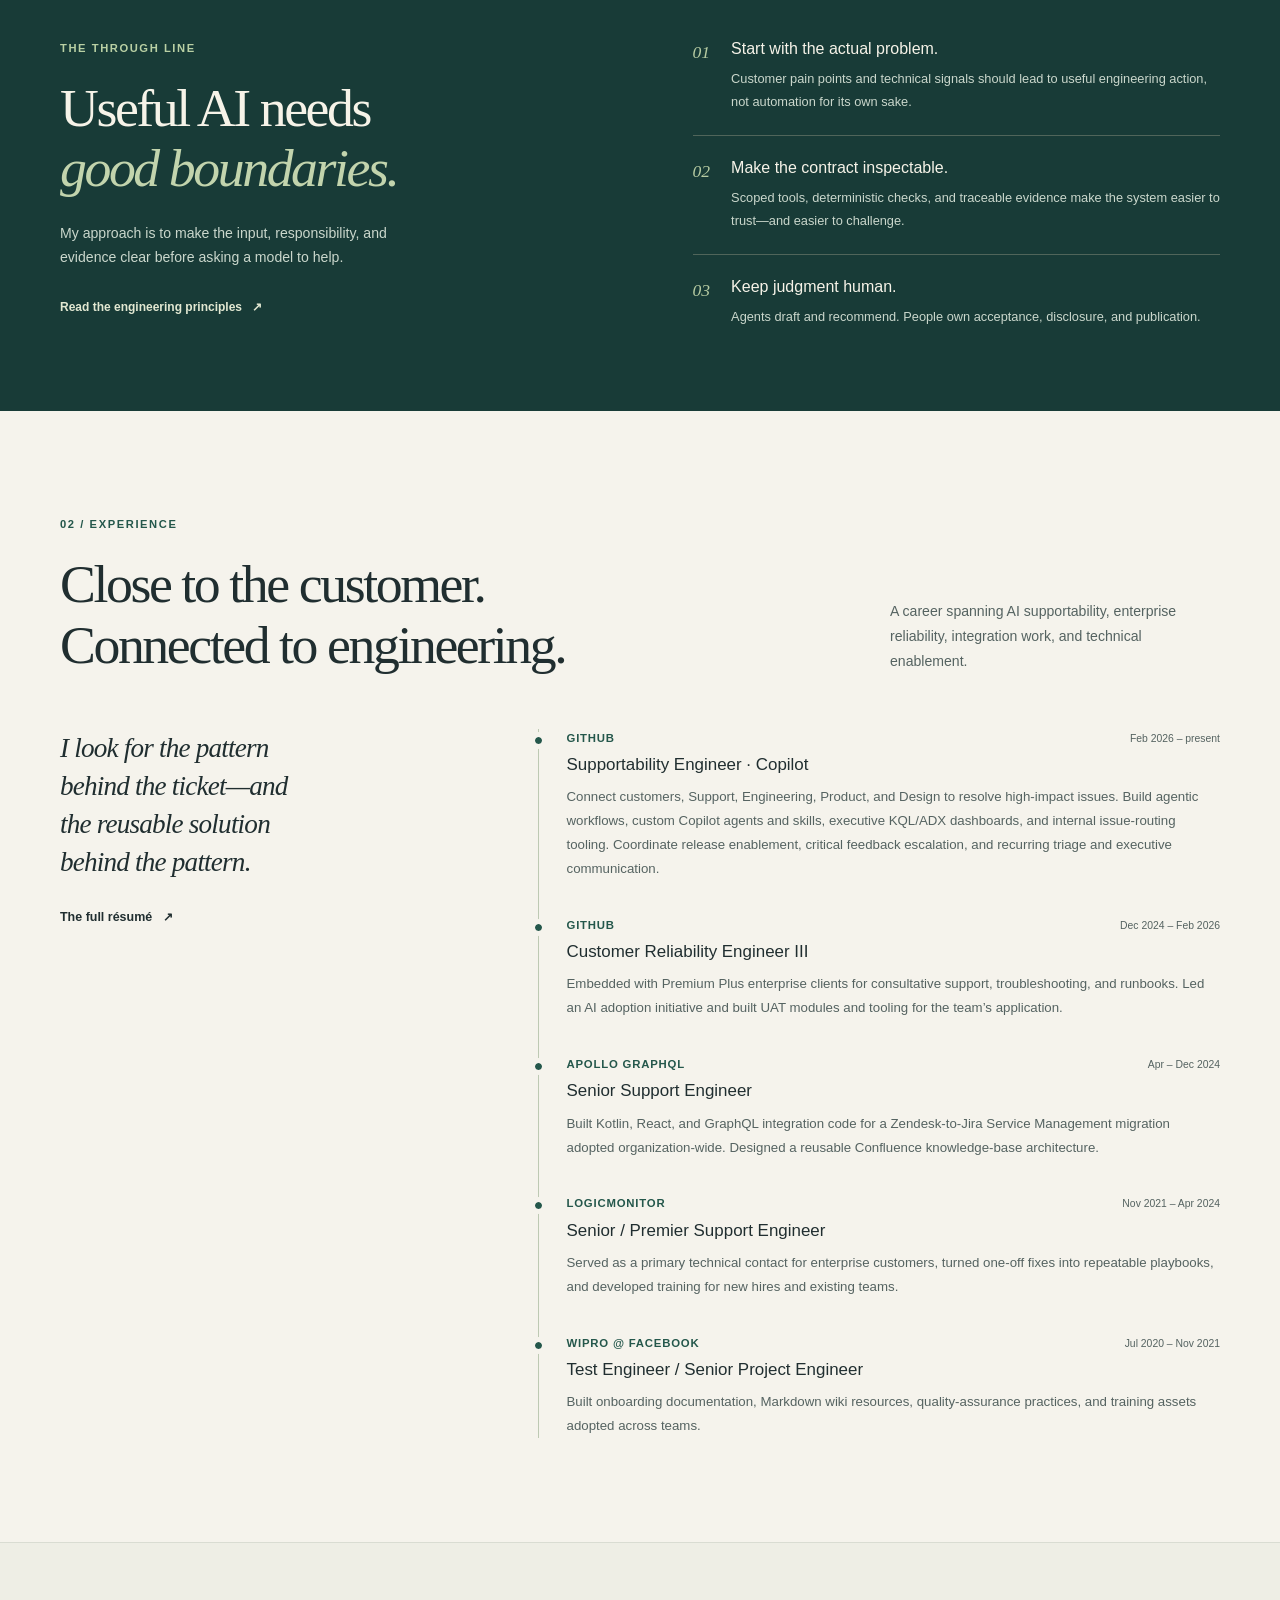
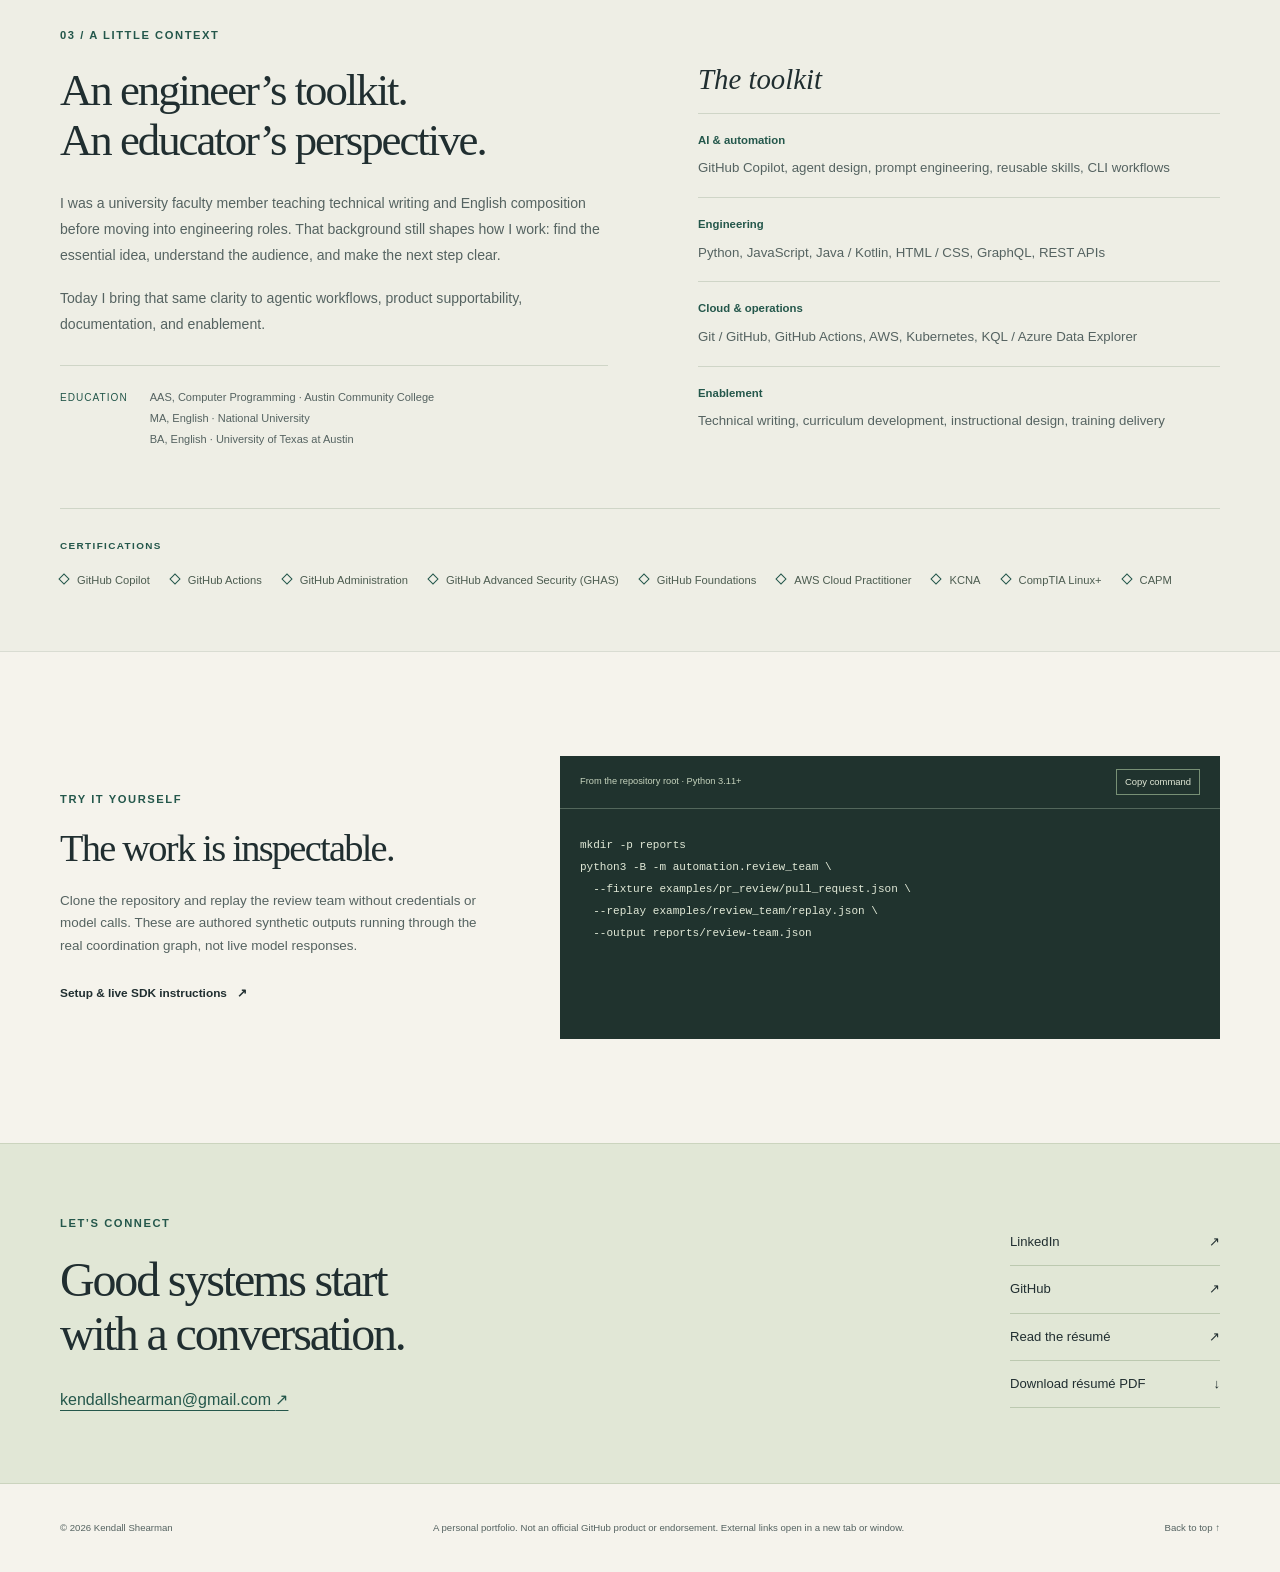
==== commit f05de76b: "Add support signal to engineering brief showcase Add offline-first support evidence handling, opt-in" ====
--- a/site/index.html
+++ b/site/index.html
@@ -65,7 +65,7 @@
           <button type="button" data-filter="agents" aria-pressed="false">Agents &amp; skills</button>
           <button type="button" data-filter="automation" aria-pressed="false">SDK automation</button>
         </div>
-        <p id="project-count" class="project-count" role="status" aria-live="polite" aria-atomic="true">5 projects</p>
+        <p id="project-count" class="project-count" role="status" aria-live="polite" aria-atomic="true">6 projects</p>
       </div>
 
       <div class="project-grid">
@@ -128,6 +128,15 @@
           <details><summary>What this demonstrates</summary><p>Deterministic parsing before model analysis, explicit upload consent, source-line citations, and a clear distinction between events, hypotheses, and proposed actions. Model failures never silently become successful offline reports.</p></details>
           <div class="project-links"><a href="https://github.com/krshearman/systems-and-solutions/blob/main/docs/examples/incident-postmortem-walkthrough.md" target="_blank" rel="noopener noreferrer" aria-describedby="external-link-notice">Walkthrough <span aria-hidden="true">↗</span></a><a href="https://github.com/krshearman/systems-and-solutions/tree/main/automation/incident_postmortem" target="_blank" rel="noopener noreferrer" aria-describedby="external-link-notice">Explore the source <span aria-hidden="true">↗</span></a></div>
         </article>
+
+        <article class="project" data-category="automation" aria-labelledby="support-title">
+          <div class="project-topline"><span class="project-index">05</span><span class="project-type">Support signal to engineering brief</span></div>
+          <h3 id="support-title">Turn friction into an engineering next step.</h3>
+          <p>Synthetic support reports become an evidence-linked brief with reproduction gaps, reported impact, and optional Copilot synthesis. Possible duplicates remain hypotheses, not merged facts.</p>
+          <div class="tags"><span>Python CLI</span><span>Copilot SDK</span><span>Evidence gaps</span></div>
+          <details><summary>What this demonstrates</summary><p>Bounded inputs, stable citations, offline-first evidence handling, and explicit consent before model upload. Deterministic contracts are tested; live SDK quality is not yet verified. A human owns issue creation, priority, and publication.</p></details>
+          <div class="project-links"><a href="https://github.com/krshearman/systems-and-solutions/blob/main/docs/examples/support-brief-walkthrough.md" target="_blank" rel="noopener noreferrer" aria-describedby="external-link-notice">Walkthrough <span aria-hidden="true">↗</span></a><a href="https://github.com/krshearman/systems-and-solutions/tree/main/automation/support_brief" target="_blank" rel="noopener noreferrer" aria-describedby="external-link-notice">Explore the source <span aria-hidden="true">↗</span></a></div>
+        </article>
       </div>
       <div class="work-footer"><p>Personal showcase examples, not production deployments or security assurances.</p><a class="text-link" href="https://github.com/krshearman/systems-and-solutions" target="_blank" rel="noopener noreferrer" aria-describedby="external-link-notice">Browse the repository <span aria-hidden="true">↗</span></a></div>
     </section>
